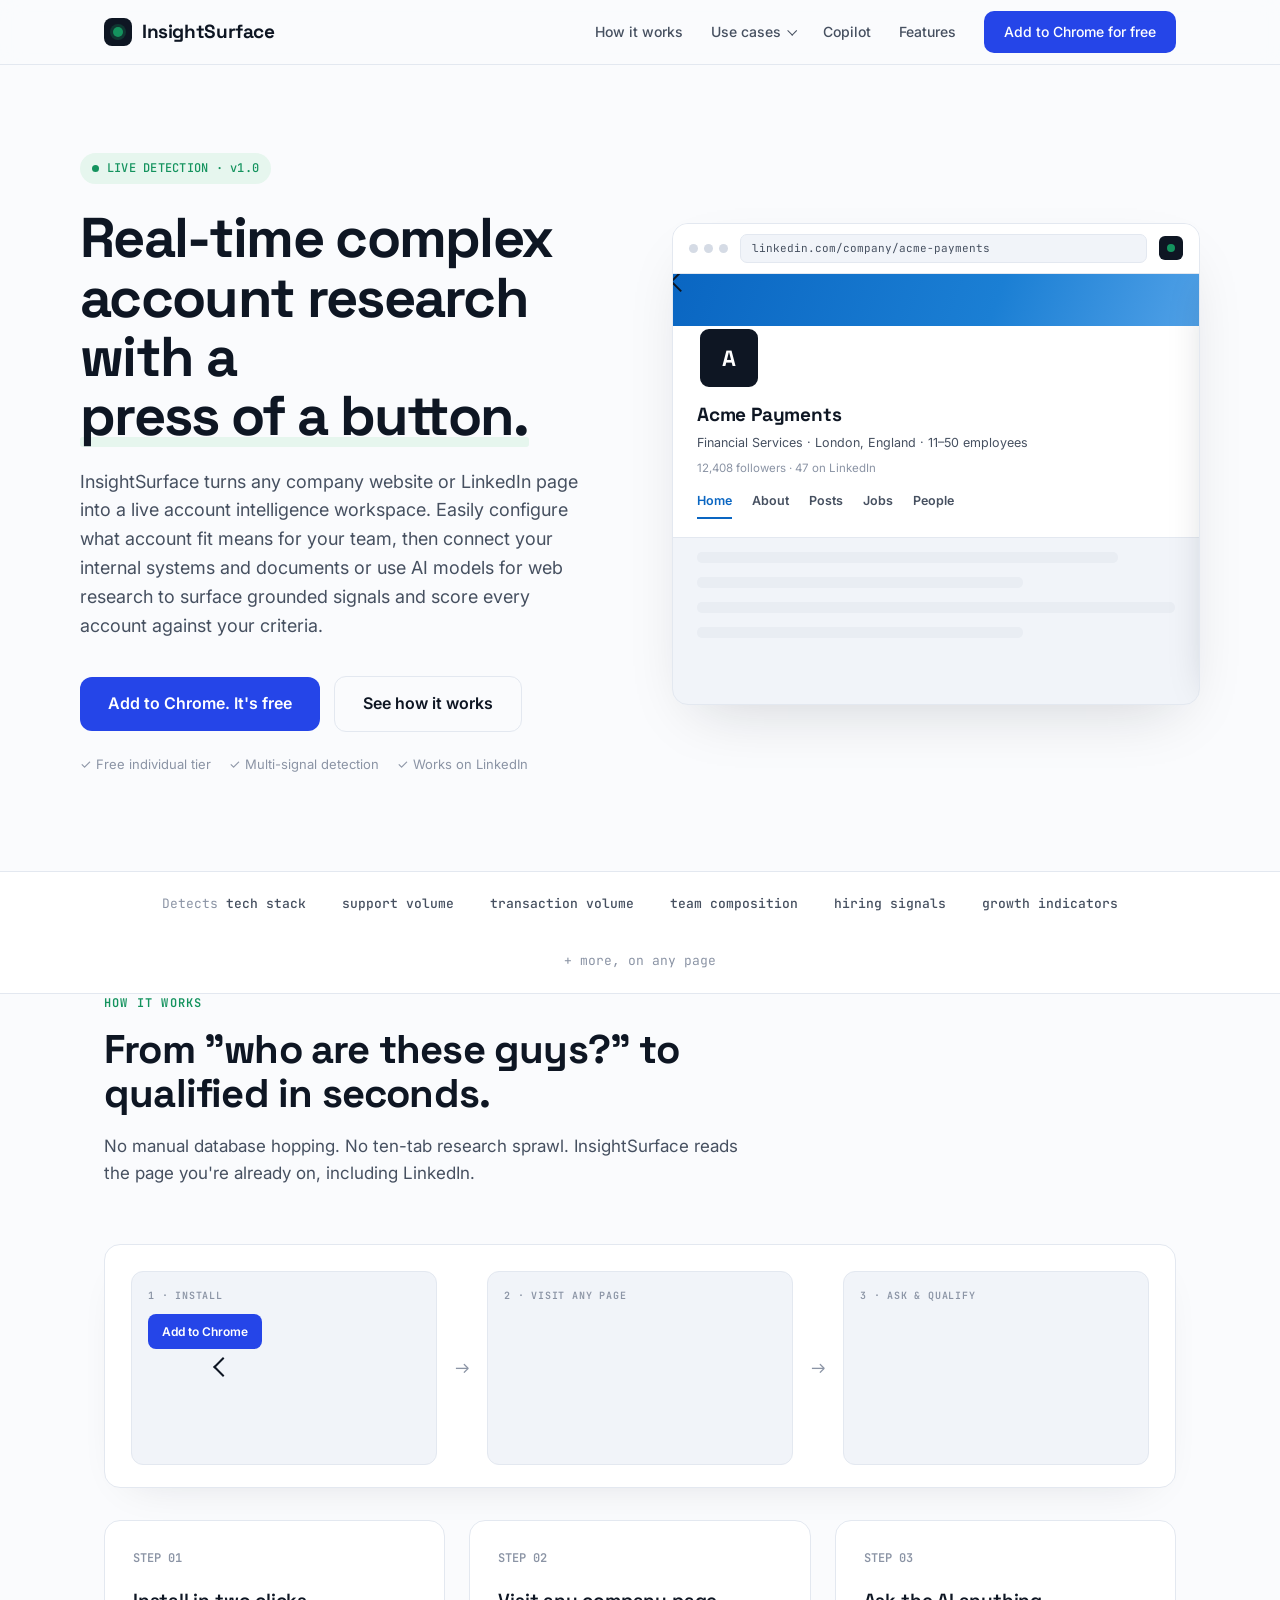
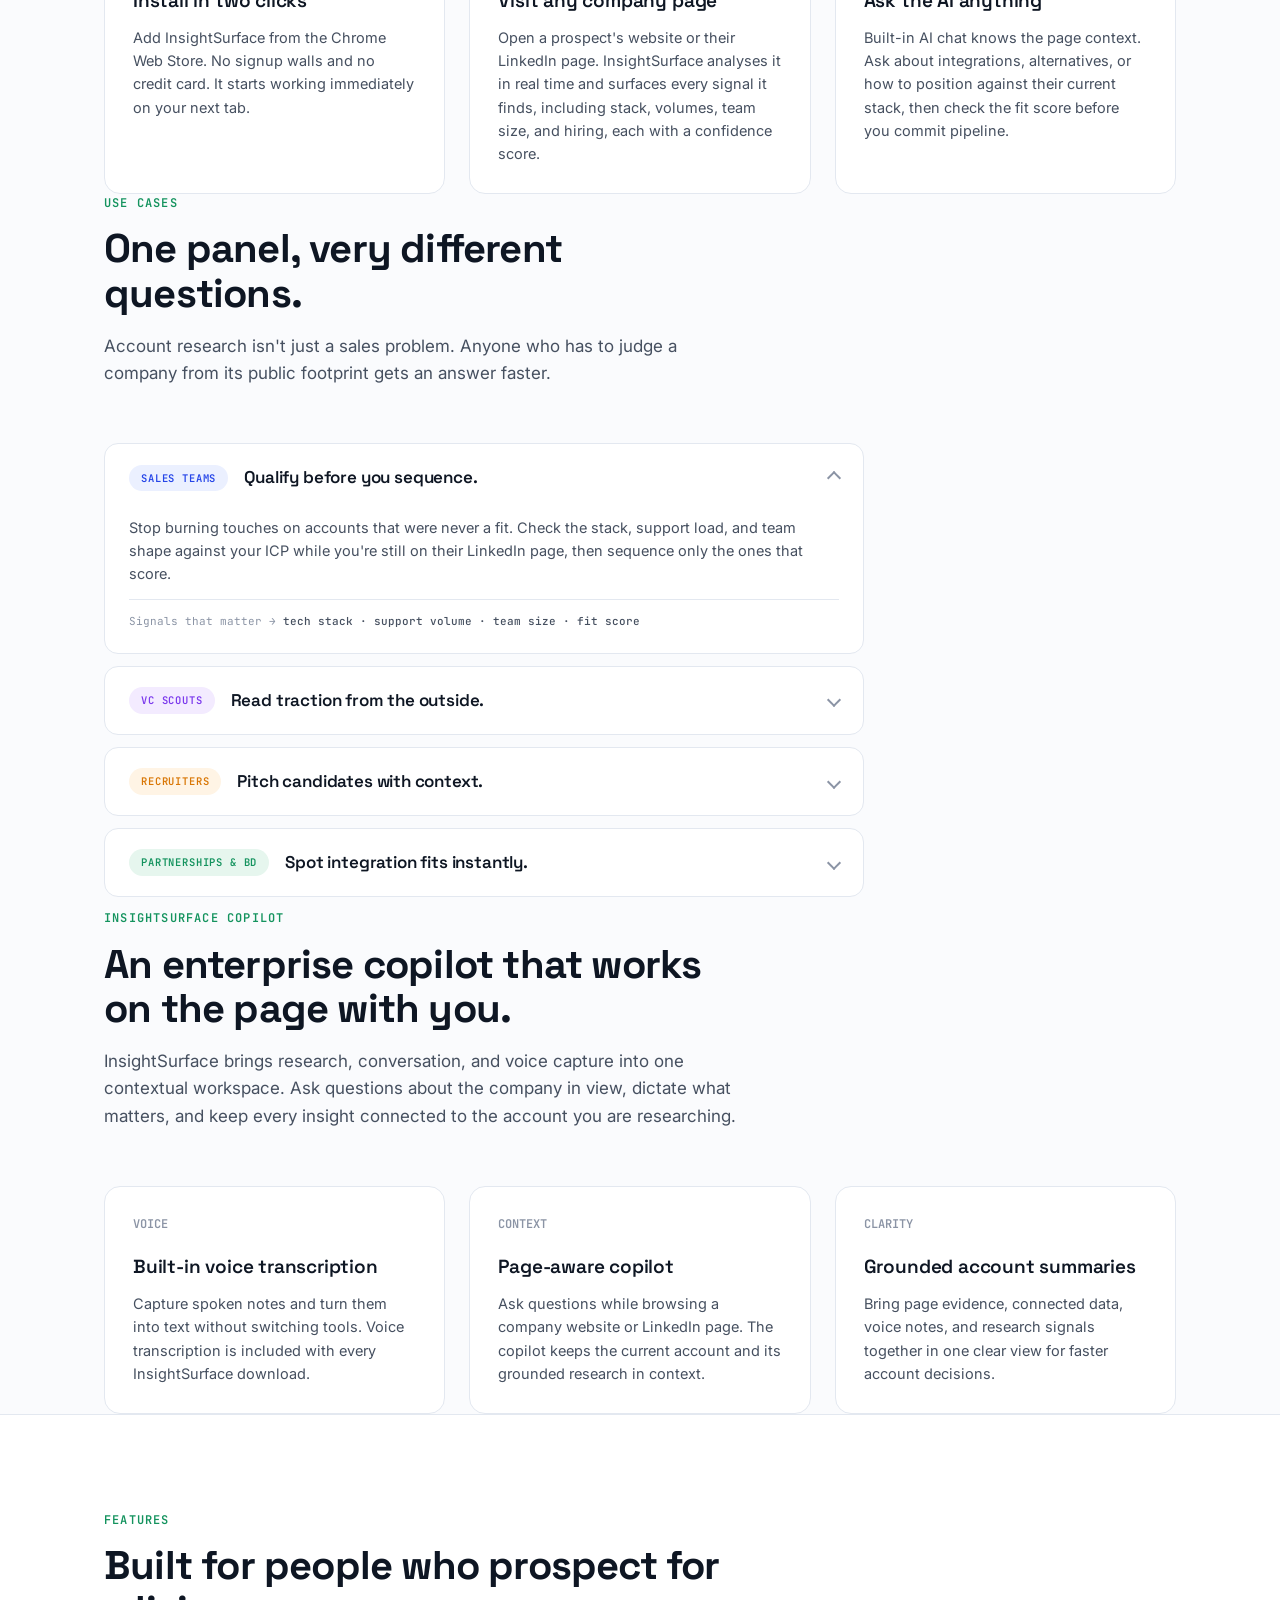
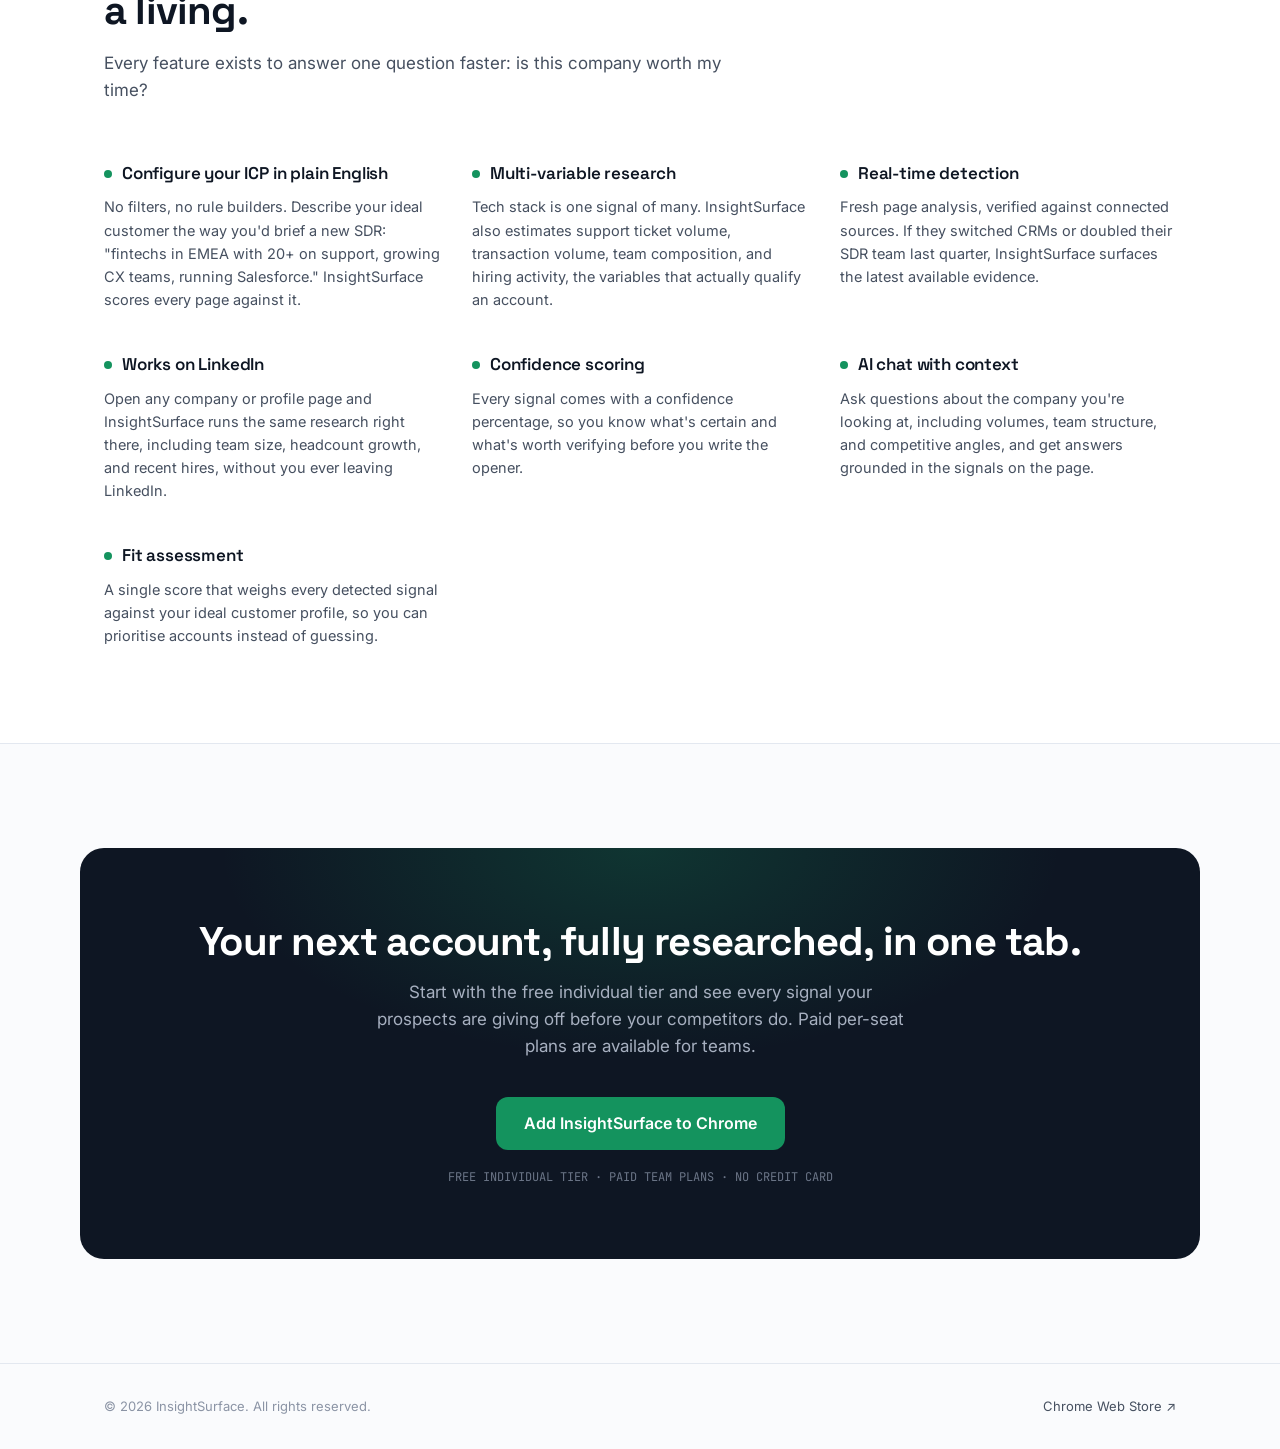
==== index.html @ 5f630700 "Add InsightSurface Copilot and voice transcription section" ====
<!DOCTYPE html>
<html lang="en">
<head>
<meta charset="UTF-8">
<meta name="viewport" content="width=device-width, initial-scale=1.0">
<title>InsightSurface | Complex account research, on the page you're already on</title>
<meta name="description" content="InsightSurface is a Chrome extension that runs complex account research across tech stack, support volume, transaction volume, team composition, and more in real time, on any website or LinkedIn page.">
<link rel="preconnect" href="https://fonts.googleapis.com">
<link rel="preconnect" href="https://fonts.gstatic.com" crossorigin>
<link href="https://fonts.googleapis.com/css2?family=Space+Grotesk:wght@400;500;600;700&family=Inter:wght@400;500;600&family=JetBrains+Mono:wght@400;500;600&display=swap" rel="stylesheet">
<style>
:root {
  --paper: #FAFBFD;
  --ink: #0E1623;
  --ink-soft: #465060;
  --ink-faint: #8B94A5;
  --line: #E3E8F0;
  --signal: #14935E;        /* detection green */
  --signal-soft: #E6F6EE;
  --action: #2545E8;        /* CTA blue */
  --action-dark: #1B36C2;
  --chip-bg: #FFFFFF;
  --code-bg: #F1F4F9;
}
* { margin:0; padding:0; box-sizing:border-box; }
html { scroll-behavior:smooth; }
.uc { scroll-margin-top:84px; }
body {
  font-family:'Inter',-apple-system,sans-serif;
  background:var(--paper);
  color:var(--ink);
  line-height:1.6;
  -webkit-font-smoothing:antialiased;
}
::selection { background:var(--signal-soft); color:var(--signal); }

.wrap { max-width:1120px; margin:0 auto; padding:0 24px; }

/* ── NAV ─────────────────────────── */
nav {
  position:sticky; top:0; z-index:50;
  background:rgba(250,251,253,0.85);
  backdrop-filter:blur(12px);
  border-bottom:1px solid var(--line);
}
.nav-inner {
  display:flex; align-items:center; justify-content:space-between;
  height:64px;
}
.logo {
  display:flex; align-items:center; gap:10px;
  font-family:'Space Grotesk',sans-serif; font-weight:700; font-size:19px;
  color:var(--ink); text-decoration:none; letter-spacing:-0.02em;
}
.logo-mark {
  width:28px; height:28px; border-radius:8px;
  background:var(--ink);
  display:flex; align-items:center; justify-content:center;
  position:relative;
}
.logo-mark::after {
  content:''; width:10px; height:10px; border-radius:50%;
  background:var(--signal);
  box-shadow:0 0 0 3px rgba(20,147,94,0.25);
}
.nav-links { display:flex; align-items:center; gap:28px; }
.nav-links a {
  color:var(--ink-soft); text-decoration:none; font-size:14px; font-weight:500;
  transition:color .15s;
}
.nav-links a:hover { color:var(--ink); }

/* nav dropdown */
.nav-dd { position:relative; }
.nav-dd > button {
  display:flex; align-items:center; gap:7px;
  background:none; border:none; cursor:pointer;
  color:var(--ink-soft); font-family:'Inter',sans-serif;
  font-size:14px; font-weight:500; padding:8px 0;
  transition:color .15s;
}
.nav-dd > button:hover, .nav-dd.open > button { color:var(--ink); }
.nav-dd > button:focus-visible { outline:3px solid rgba(37,69,232,0.3); outline-offset:2px; border-radius:6px; }
.nav-dd-chev {
  width:7px; height:7px;
  border-right:1.6px solid currentColor; border-bottom:1.6px solid currentColor;
  transform:rotate(45deg) translateY(-1px); transition:transform .18s;
}
.nav-dd.open .nav-dd-chev { transform:rotate(225deg) translateY(-1px); }
.nav-dd-menu {
  position:absolute; top:calc(100% + 10px); left:50%; transform:translateX(-50%) translateY(-6px);
  min-width:230px; background:#fff; border:1px solid var(--line); border-radius:14px;
  box-shadow:0 20px 50px -18px rgba(14,22,35,0.22);
  padding:8px; opacity:0; visibility:hidden; transition:opacity .18s, transform .18s, visibility .18s;
  z-index:60;
}
.nav-dd.open .nav-dd-menu { opacity:1; visibility:visible; transform:translateX(-50%) translateY(0); }
.nav-dd-menu a {
  display:block; padding:10px 14px; border-radius:9px;
  color:var(--ink); font-size:14px; font-weight:500;
}
.nav-dd-menu a:hover { background:var(--code-bg); }
.nav-dd-menu a small {
  display:block; font-size:12px; font-weight:400; color:var(--ink-faint); margin-top:1px;
}
.nav-links a.btn, .nav-links a.btn:hover { color:#fff; }
a.btn, a.btn:hover { color:#fff; }
a.btn-ghost, a.btn-ghost:hover { color:var(--ink); }
.btn {
  display:inline-flex; align-items:center; gap:8px;
  background:var(--action); color:#fff;
  font-family:'Inter',sans-serif; font-weight:600; font-size:14px;
  padding:10px 20px; border-radius:10px; text-decoration:none;
  transition:background .15s, transform .15s;
  border:none; cursor:pointer;
}
.btn:hover { background:var(--action-dark); transform:translateY(-1px); }
.btn:focus-visible { outline:3px solid rgba(37,69,232,0.35); outline-offset:2px; }
.btn-lg { font-size:16px; padding:14px 28px; border-radius:12px; }
.btn-ghost {
  background:transparent; color:var(--ink); border:1.5px solid var(--line);
}
.btn-ghost:hover { background:#fff; border-color:var(--ink-faint); }

/* ── HERO ────────────────────────── */
.hero {
  display:grid; grid-template-columns:1fr 1fr; gap:64px; align-items:center;
  padding:88px 0 96px;
}
.eyebrow {
  display:inline-flex; align-items:center; gap:8px;
  font-family:'JetBrains Mono',monospace; font-size:12px; font-weight:500;
  color:var(--signal); background:var(--signal-soft);
  padding:6px 12px; border-radius:99px; margin-bottom:24px;
  letter-spacing:0.02em;
}
.eyebrow .dot {
  width:7px; height:7px; border-radius:50%; background:var(--signal);
  animation:pulse 2s ease-in-out infinite;
}
@keyframes pulse {
  0%,100% { box-shadow:0 0 0 0 rgba(20,147,94,0.4); }
  50% { box-shadow:0 0 0 6px rgba(20,147,94,0); }
}
h1 {
  font-family:'Space Grotesk',sans-serif; font-weight:700;
  font-size:clamp(38px,4.6vw,56px); line-height:1.06; letter-spacing:-0.03em;
  margin-bottom:22px;
}
h1 .underline {
  position:relative; white-space:nowrap;
}
h1 .underline::after {
  content:''; position:absolute; left:0; right:0; bottom:4px; height:10px;
  background:var(--signal-soft); z-index:-1; border-radius:3px;
}
.hero p.lede {
  font-size:18px; color:var(--ink-soft); max-width:46ch; margin-bottom:36px;
}
.hero-ctas { display:flex; gap:14px; flex-wrap:wrap; align-items:center; }
.hero-meta {
  margin-top:22px; font-size:13px; color:var(--ink-faint);
  display:flex; gap:18px; flex-wrap:wrap;
}
.hero-meta span { display:flex; align-items:center; gap:6px; }

/* ── BROWSER DEMO ───────────────── */
.demo {
  background:#fff; border:1px solid var(--line); border-radius:16px;
  box-shadow:0 24px 60px -24px rgba(14,22,35,0.18), 0 4px 16px -8px rgba(14,22,35,0.08);
  overflow:hidden;
}
.demo-bar {
  display:flex; align-items:center; gap:12px;
  padding:12px 16px; border-bottom:1px solid var(--line);
  background:var(--code-bg);
}
.demo-dots { display:flex; gap:6px; }
.demo-dots i { width:10px; height:10px; border-radius:50%; background:#D5DBE5; }
.demo-url {
  flex:1; font-family:'JetBrains Mono',monospace; font-size:12px;
  color:var(--ink-soft); background:#fff; border:1px solid var(--line);
  border-radius:8px; padding:6px 12px;
  overflow:hidden; white-space:nowrap; text-overflow:ellipsis;
}
.demo-ext {
  width:26px; height:26px; border-radius:7px; background:var(--ink);
  display:flex; align-items:center; justify-content:center; flex-shrink:0;
  position:relative;
}
.demo-ext::after {
  content:''; width:9px; height:9px; border-radius:50%; background:var(--signal);
}
.demo-body { padding:20px; }
.demo-label {
  font-family:'JetBrains Mono',monospace; font-size:11px; font-weight:600;
  color:var(--ink-faint); text-transform:uppercase; letter-spacing:0.08em;
  margin-bottom:14px; display:flex; align-items:center; gap:8px;
}
.scanline {
  flex:1; height:1px;
  background:linear-gradient(90deg, var(--line), transparent);
}
.chips { display:flex; flex-direction:column; gap:10px; }
.chip {
  display:flex; align-items:center; gap:12px;
  background:var(--chip-bg); border:1px solid var(--line); border-radius:11px;
  padding:11px 14px;
  opacity:0; transform:translateY(8px);
  animation:chipIn .5s cubic-bezier(0.2,0.8,0.3,1) forwards;
}
.chip:nth-child(1){ animation-delay:.4s; }
.chip:nth-child(2){ animation-delay:.9s; }
.chip:nth-child(3){ animation-delay:1.4s; }
.chip:nth-child(4){ animation-delay:1.9s; }
.chip:nth-child(5){ animation-delay:2.4s; }
@keyframes chipIn { to { opacity:1; transform:translateY(0); } }
.chip-icon {
  width:34px; height:34px; border-radius:9px; flex-shrink:0;
  display:flex; align-items:center; justify-content:center;
  font-family:'Space Grotesk',sans-serif; font-weight:700; font-size:14px;
  color:#fff;
}
.chip-info { flex:1; min-width:0; }
.chip-name { font-weight:600; font-size:14px; }
.chip-cat { font-size:12px; color:var(--ink-faint); }
.chip-conf {
  font-family:'JetBrains Mono',monospace; font-size:12px; font-weight:600;
  color:var(--signal); background:var(--signal-soft);
  padding:4px 10px; border-radius:7px; white-space:nowrap;
}
.demo-fit {
  margin-top:16px; padding:14px 16px;
  background:linear-gradient(135deg, #F2FBF6, #EAF7F0);
  border:1px solid #CBEBD9; border-radius:11px;
  display:flex; align-items:center; gap:12px;
  opacity:0; animation:chipIn .5s ease forwards; animation-delay:3s;
}
.fit-score {
  font-family:'Space Grotesk',sans-serif; font-weight:700; font-size:24px;
  color:var(--signal);
}
.fit-text { font-size:13px; color:var(--ink-soft); }
.fit-text strong { color:var(--ink); }

/* ── LOGO STRIP ─────────────────── */
.strip {
  border-top:1px solid var(--line); border-bottom:1px solid var(--line);
  padding:22px 0; background:#fff;
}
.strip-inner {
  display:flex; align-items:center; justify-content:center; gap:36px;
  flex-wrap:wrap;
  font-family:'JetBrains Mono',monospace; font-size:13px; color:var(--ink-faint);
}
.strip-inner b { color:var(--ink-soft); font-weight:500; }

/* ── SECTIONS ───────────────────── */
section { padding:96px 0; }
.sec-head { max-width:640px; margin-bottom:56px; }
.sec-eyebrow {
  font-family:'JetBrains Mono',monospace; font-size:12px; font-weight:600;
  color:var(--signal); text-transform:uppercase; letter-spacing:0.1em;
  margin-bottom:14px;
}
h2 {
  font-family:'Space Grotesk',sans-serif; font-weight:700;
  font-size:clamp(28px,3.4vw,40px); line-height:1.12; letter-spacing:-0.02em;
  margin-bottom:16px;
}
.sec-head p { font-size:17px; color:var(--ink-soft); }

/* how it works */
.hiw-anim {
  background:#fff; border:1px solid var(--line); border-radius:16px;
  padding:26px 26px 22px; margin-bottom:32px;
  box-shadow:0 16px 44px -28px rgba(14,22,35,0.16);
}
.hiw-stage {
  display:grid; grid-template-columns:1fr auto 1fr auto 1fr; gap:18px;
  align-items:stretch;
}
.hiw-card {
  border:1px solid var(--line); border-radius:12px; padding:16px;
  position:relative; overflow:hidden; min-height:148px;
  background:var(--code-bg);
}
.hiw-card .hiw-tag {
  font-family:'JetBrains Mono',monospace; font-size:10px; font-weight:600;
  letter-spacing:0.08em; text-transform:uppercase; color:var(--ink-faint);
  margin-bottom:10px;
}
.hiw-arrow {
  align-self:center; color:var(--ink-faint); font-size:18px;
  font-family:'Space Grotesk',sans-serif;
}
/* phase highlighting: 9s loop, 3 phases */
@keyframes phaseGlow1 { 0%,30% { border-color:var(--signal); box-shadow:0 0 0 3px var(--signal-soft); } 33%,100% { border-color:var(--line); box-shadow:none; } }
@keyframes phaseGlow2 { 0%,30% { border-color:var(--line); box-shadow:none; } 33%,63% { border-color:var(--signal); box-shadow:0 0 0 3px var(--signal-soft); } 66%,100% { border-color:var(--line); box-shadow:none; } }
@keyframes phaseGlow3 { 0%,63% { border-color:var(--line); box-shadow:none; } 66%,96% { border-color:var(--signal); box-shadow:0 0 0 3px var(--signal-soft); } 100% { border-color:var(--line); box-shadow:none; } }
.hiw-card:nth-of-type(1){ animation:phaseGlow1 9s infinite; }
.hiw-card:nth-of-type(3){ animation:phaseGlow2 9s infinite; }
.hiw-card:nth-of-type(5){ animation:phaseGlow3 9s infinite; }

/* phase 1: install; cursor clicks the button */
.hiw-install { display:flex; flex-direction:column; gap:10px; align-items:flex-start; }
.hiw-chrome-btn {
  background:var(--action); color:#fff; font-size:12px; font-weight:600;
  padding:8px 14px; border-radius:8px; position:relative;
}
@keyframes btnPress { 0%,8% { transform:scale(1); } 12% { transform:scale(0.94); } 16%,100% { transform:scale(1); } }
.hiw-chrome-btn { animation:btnPress 9s infinite; }
.hiw-cursor {
  position:absolute; width:14px; height:14px; pointer-events:none;
  border-left:2px solid var(--ink); border-bottom:2px solid var(--ink);
  transform:rotate(45deg);
  left:84px; top:88px;
  animation:cursorMove 9s infinite;
}
@keyframes cursorMove {
  0% { left:120px; top:110px; opacity:0; }
  5% { opacity:1; }
  10% { left:78px; top:74px; }
  14% { left:78px; top:74px; transform:rotate(45deg) scale(0.85); }
  20% { opacity:0; }
  100% { left:120px; top:110px; opacity:0; }
}
.hiw-installed {
  font-family:'JetBrains Mono',monospace; font-size:11px; color:var(--signal);
  opacity:0; animation:fadeP1 9s infinite;
}
@keyframes fadeP1 { 0%,14% { opacity:0; } 18%,30% { opacity:1; } 33%,100% { opacity:0; } }

/* phase 2: signals pop in */
.hiw-sig {
  display:flex; align-items:center; gap:8px;
  background:#fff; border:1px solid var(--line); border-radius:8px;
  padding:6px 10px; margin-bottom:7px;
  font-size:11.5px; font-weight:500;
  opacity:0; transform:translateY(6px);
}
.hiw-sig .pct { margin-left:auto; font-family:'JetBrains Mono',monospace; font-size:10px; color:var(--signal); font-weight:600; }
.hiw-sig i { width:7px; height:7px; border-radius:50%; flex-shrink:0; }
.hiw-sig:nth-child(2) { animation:sigIn1 9s infinite; }
.hiw-sig:nth-child(3) { animation:sigIn2 9s infinite; }
.hiw-sig:nth-child(4) { animation:sigIn3 9s infinite; }
@keyframes sigIn1 { 0%,35% { opacity:0; transform:translateY(6px); } 40%,63% { opacity:1; transform:translateY(0); } 66%,100% { opacity:0; } }
@keyframes sigIn2 { 0%,42% { opacity:0; transform:translateY(6px); } 47%,63% { opacity:1; transform:translateY(0); } 66%,100% { opacity:0; } }
@keyframes sigIn3 { 0%,49% { opacity:0; transform:translateY(6px); } 54%,63% { opacity:1; transform:translateY(0); } 66%,100% { opacity:0; } }

/* phase 3: chat + fit score */
.hiw-q {
  background:#fff; border:1px solid var(--line); border-radius:8px;
  padding:7px 10px; font-size:11.5px; margin-bottom:8px;
  opacity:0; animation:p3a 9s infinite;
}
.hiw-a {
  background:var(--signal-soft); border:1px solid #CBEBD9; border-radius:8px;
  padding:7px 10px; font-size:11.5px; color:#0F6E48;
  opacity:0; animation:p3b 9s infinite;
}
.hiw-fitline {
  margin-top:10px; display:flex; align-items:center; gap:8px;
  font-family:'Space Grotesk',sans-serif; font-weight:700; font-size:18px; color:var(--signal);
  opacity:0; animation:p3c 9s infinite;
}
.hiw-fitline small { font-family:'Inter',sans-serif; font-weight:500; font-size:11px; color:var(--ink-soft); }
@keyframes p3a { 0%,66% { opacity:0; } 71%,96% { opacity:1; } 100% { opacity:0; } }
@keyframes p3b { 0%,74% { opacity:0; } 79%,96% { opacity:1; } 100% { opacity:0; } }
@keyframes p3c { 0%,82% { opacity:0; } 87%,96% { opacity:1; } 100% { opacity:0; } }

@media (max-width: 880px) {
  .hiw-stage { grid-template-columns:1fr; }
  .hiw-arrow { transform:rotate(90deg); justify-self:center; }
}
@media (prefers-reduced-motion: reduce) {
  .hiw-card, .hiw-chrome-btn, .hiw-cursor, .hiw-installed,
  .hiw-sig, .hiw-q, .hiw-a, .hiw-fitline { animation:none !important; opacity:1 !important; transform:none !important; }
  .hiw-cursor { display:none; }
}
.steps { display:grid; grid-template-columns:repeat(3,1fr); gap:24px; }
.step {
  background:#fff; border:1px solid var(--line); border-radius:16px;
  padding:28px;
  transition:transform .2s, box-shadow .2s;
}
.step:hover {
  transform:translateY(-3px);
  box-shadow:0 16px 40px -20px rgba(14,22,35,0.15);
}
.step-num {
  font-family:'JetBrains Mono',monospace; font-size:12px; font-weight:600;
  color:var(--ink-faint); margin-bottom:18px;
}
.step h3 {
  font-family:'Space Grotesk',sans-serif; font-size:19px; font-weight:600;
  margin-bottom:10px; letter-spacing:-0.01em;
}
.step p { font-size:14.5px; color:var(--ink-soft); }

/* features */
.features { background:#fff; border-top:1px solid var(--line); border-bottom:1px solid var(--line); }
.feat-grid { display:grid; grid-template-columns:repeat(3,1fr); gap:40px 32px; }
.feat h3 {
  font-family:'Space Grotesk',sans-serif; font-size:17px; font-weight:600;
  margin-bottom:8px; display:flex; align-items:center; gap:10px;
  letter-spacing:-0.01em;
}
.feat-dot {
  width:8px; height:8px; border-radius:50%; background:var(--signal); flex-shrink:0;
}
.feat p { font-size:14.5px; color:var(--ink-soft); }


/* ── LINKEDIN DEMO ───────────────── */
.li-section { background:#fff; border-top:1px solid var(--line); border-bottom:1px solid var(--line); }
.li-demo {
  border:1px solid var(--line); border-radius:16px; overflow:hidden;
  box-shadow:0 24px 60px -24px rgba(14,22,35,0.18);
  background:var(--code-bg); width:100%;
}
.li-toolbar {
  display:flex; align-items:center; gap:12px;
  padding:10px 16px; background:#fff; border-bottom:1px solid var(--line);
  position:relative;
}
.li-toolbar .demo-dots i { width:9px; height:9px; }
.li-url {
  flex:1; font-family:'JetBrains Mono',monospace; font-size:11px;
  color:var(--ink-soft); background:var(--code-bg); border:1px solid var(--line);
  border-radius:7px; padding:5px 11px;
}
.li-ext-icon {
  width:24px; height:24px; border-radius:6px; background:var(--ink);
  display:flex; align-items:center; justify-content:center; flex-shrink:0;
  position:relative;
}
.li-ext-icon::after { content:''; width:8px; height:8px; border-radius:50%; background:var(--signal); }
@keyframes extPress { 0%,16% { transform:scale(1); box-shadow:none; } 19% { transform:scale(0.85); } 22%,30% { transform:scale(1); box-shadow:0 0 0 4px var(--signal-soft); } 36%,100% { transform:scale(1); box-shadow:none; } }
.li-ext-icon { animation:extPress 12s infinite; }

.li-body { position:relative; height:430px; overflow:hidden; }

/* the LinkedIn-style page */
.li-page { position:absolute; inset:0; padding:0; }
.li-banner { height:84px; background:linear-gradient(110deg,#0A66C2,#1B7FD4 60%,#54A3E8); }
.li-pagecard { background:#fff; border-bottom:1px solid var(--line); padding:0 24px 18px; }
.li-avatar {
  width:64px; height:64px; border-radius:12px; background:var(--ink);
  border:3px solid #fff; margin-top:-32px;
  display:flex; align-items:center; justify-content:center;
  font-family:'Space Grotesk',sans-serif; font-weight:700; color:#fff; font-size:22px;
}
.li-coname { font-family:'Space Grotesk',sans-serif; font-weight:700; font-size:19px; margin-top:10px; letter-spacing:-0.01em; }
.li-cosub { font-size:12.5px; color:var(--ink-soft); margin-top:2px; }
.li-costats { font-size:11.5px; color:var(--ink-faint); margin-top:6px; }
.li-tabs { display:flex; gap:20px; margin-top:14px; font-size:12.5px; font-weight:600; color:var(--ink-soft); }
.li-tabs span:first-child { color:#0A66C2; border-bottom:2px solid #0A66C2; padding-bottom:6px; }
.li-feedline { height:11px; border-radius:5px; background:#E9EDF3; margin:14px 24px 0; }
.li-feedline.short { width:62%; }
.li-feedline.mid { width:80%; }

/* the InsightSurface side panel sliding in */
.li-panel {
  position:absolute; top:0; right:0; bottom:0; width:262px;
  background:#fff; border-left:1px solid var(--line);
  box-shadow:-16px 0 40px -16px rgba(14,22,35,0.22);
  padding:16px;
  transform:translateX(105%);
  animation:panelSlide 12s infinite;
}
@keyframes panelSlide {
  0%,20% { transform:translateX(105%); }
  26%,92% { transform:translateX(0); }
  98%,100% { transform:translateX(105%); }
}
.li-panel-head {
  display:flex; align-items:center; gap:9px; padding-bottom:12px;
  border-bottom:1px solid var(--line); margin-bottom:12px;
}
.li-panel-logo {
  width:22px; height:22px; border-radius:6px; background:var(--ink);
  display:flex; align-items:center; justify-content:center;
}
.li-panel-logo::after { content:''; width:7px; height:7px; border-radius:50%; background:var(--signal); }
.li-panel-title { font-family:'Space Grotesk',sans-serif; font-weight:700; font-size:14px; }
.li-panel-co { margin-left:auto; font-family:'JetBrains Mono',monospace; font-size:9.5px; color:var(--ink-faint); }

.li-scanning {
  font-family:'JetBrains Mono',monospace; font-size:10.5px; color:var(--signal);
  display:flex; align-items:center; gap:7px; margin-bottom:10px;
  opacity:0; animation:scanShow 12s infinite;
}
.li-scanning .dot { width:6px; height:6px; border-radius:50%; background:var(--signal); animation:pulse 1.2s infinite; }
@keyframes scanShow { 0%,26% { opacity:0; } 29%,40% { opacity:1; } 44%,100% { opacity:0; } }

.li-row {
  display:flex; align-items:center; gap:8px;
  border:1px solid var(--line); border-radius:9px; padding:8px 10px; margin-bottom:7px;
  font-size:11.5px; font-weight:500; background:#fff;
  opacity:0; transform:translateY(6px);
}
.li-row i { width:7px; height:7px; border-radius:50%; flex-shrink:0; }
.li-row .pct { margin-left:auto; font-family:'JetBrains Mono',monospace; font-size:10px; font-weight:600; color:var(--signal); }
.li-row:nth-of-type(3) { animation:rowIn1 12s infinite; }
.li-row:nth-of-type(4) { animation:rowIn2 12s infinite; }
.li-row:nth-of-type(5) { animation:rowIn3 12s infinite; }
.li-row:nth-of-type(6) { animation:rowIn4 12s infinite; }
@keyframes rowIn1 { 0%,42% { opacity:0; transform:translateY(6px); } 46%,92% { opacity:1; transform:translateY(0); } 98%,100% { opacity:0; } }
@keyframes rowIn2 { 0%,48% { opacity:0; transform:translateY(6px); } 52%,92% { opacity:1; transform:translateY(0); } 98%,100% { opacity:0; } }
@keyframes rowIn3 { 0%,54% { opacity:0; transform:translateY(6px); } 58%,92% { opacity:1; transform:translateY(0); } 98%,100% { opacity:0; } }
@keyframes rowIn4 { 0%,60% { opacity:0; transform:translateY(6px); } 64%,92% { opacity:1; transform:translateY(0); } 98%,100% { opacity:0; } }

.li-fit {
  margin-top:12px; padding:12px;
  background:linear-gradient(135deg,#F2FBF6,#EAF7F0);
  border:1px solid #CBEBD9; border-radius:10px;
  opacity:0; transform:scale(0.96);
  animation:fitPop 12s infinite;
}
.li-fit-head {
  display:flex; align-items:center; gap:7px;
  font-family:'Space Grotesk',sans-serif; font-weight:700; font-size:13.5px;
  color:#0F6E48; letter-spacing:-0.01em;
}
.li-fit-check {
  width:17px; height:17px; border-radius:50%; background:var(--signal); color:#fff;
  display:inline-flex; align-items:center; justify-content:center;
  font-size:10px; font-family:'Inter',sans-serif; flex-shrink:0;
}
.li-fit-head .score { margin-left:auto; font-size:21px; }
.li-fit-sum {
  margin-top:8px; padding-top:8px; border-top:1px solid #CBEBD9;
  font-size:10.5px; color:var(--ink-soft); line-height:1.5;
}
.li-fit-sumtitle {
  font-family:'JetBrains Mono',monospace; font-size:9px; font-weight:600;
  letter-spacing:0.08em; text-transform:uppercase; color:#0F6E48; margin-bottom:3px;
}
@keyframes fitPop { 0%,68% { opacity:0; transform:scale(0.96); } 73%,92% { opacity:1; transform:scale(1); } 98%,100% { opacity:0; } }
.li-fit .score { font-family:'Space Grotesk',sans-serif; font-weight:700; color:var(--signal); }

/* cursor for the LinkedIn scene */
.li-cursor {
  position:absolute; width:15px; height:15px; z-index:10; pointer-events:none;
  border-left:2.5px solid var(--ink); border-bottom:2.5px solid var(--ink);
  transform:rotate(45deg);
  animation:liCursor 12s infinite;
}
@keyframes liCursor {
  0% { left:30%; top:55%; opacity:0; }
  4% { opacity:1; }
  10% { left:46%; top:38%; }
  16% { left:calc(100% - 56px); top:18px; }
  19% { left:calc(100% - 56px); top:18px; transform:rotate(45deg) scale(0.8); }
  24% { opacity:1; transform:rotate(45deg) scale(1); }
  30% { opacity:0; }
  100% { left:30%; top:55%; opacity:0; }
}

@media (max-width: 880px) {
  .li-body { height:470px; }
  .li-panel { width:230px; }
}
@media (prefers-reduced-motion: reduce) {
  .li-ext-icon, .li-panel, .li-scanning, .li-row, .li-fit, .li-cursor { animation:none !important; }
  .li-panel { transform:translateX(0); }
  .li-row, .li-fit { opacity:1; transform:none; }
  .li-scanning, .li-cursor { display:none; }
}


/* ── USE CASES (accordion) ──────── */
.uc-acc { max-width:760px; }
.uc {
  background:#fff; border:1px solid var(--line); border-radius:14px;
  margin-bottom:12px; overflow:hidden;
}
.uc summary {
  display:flex; align-items:center; gap:16px;
  padding:20px 24px; cursor:pointer; list-style:none;
  font-family:'Space Grotesk',sans-serif; font-size:17px; font-weight:600;
  letter-spacing:-0.01em; user-select:none;
  transition:background .15s;
}
.uc summary::-webkit-details-marker { display:none; }
.uc summary:hover { background:var(--code-bg); }
.uc summary:focus-visible { outline:3px solid rgba(37,69,232,0.3); outline-offset:-3px; }
.uc-who {
  font-family:'JetBrains Mono',monospace; font-size:10.5px; font-weight:600;
  text-transform:uppercase; letter-spacing:0.08em;
  padding:5px 12px; border-radius:99px; flex-shrink:0;
}
.uc-chev {
  margin-left:auto; flex-shrink:0;
  width:10px; height:10px;
  border-right:2px solid var(--ink-faint); border-bottom:2px solid var(--ink-faint);
  transform:rotate(45deg); transition:transform .2s;
}
.uc[open] .uc-chev { transform:rotate(225deg); }
.uc-body { padding:4px 24px 22px; }
.uc-body p { font-size:14.5px; color:var(--ink-soft); margin-bottom:14px; }
.uc-sig {
  font-family:'JetBrains Mono',monospace; font-size:11px; color:var(--ink-faint);
  border-top:1px solid var(--line); padding-top:12px; line-height:1.7;
}
.uc-sig b { color:var(--ink-soft); font-weight:500; }
@media (max-width: 880px) {
  .uc summary { font-size:15px; padding:16px 18px; gap:12px; flex-wrap:wrap; }
  .uc-body { padding:4px 18px 18px; }
}

/* CTA */
.cta-band { padding:104px 0; }
.cta-box {
  background:var(--ink); border-radius:24px;
  padding:72px 48px; text-align:center;
  position:relative; overflow:hidden;
}
.cta-box::before {
  content:''; position:absolute; inset:0;
  background:radial-gradient(600px 300px at 50% 0%, rgba(20,147,94,0.25), transparent 70%);
  pointer-events:none;
}
.cta-box h2 { color:#fff; margin-bottom:14px; position:relative; }
.cta-box p {
  color:#A7B0C0; font-size:17px; max-width:48ch; margin:0 auto 36px;
  position:relative;
}
.cta-box .btn-lg { position:relative; background:var(--signal); }
.cta-box .btn-lg:hover { background:#0F7A4D; }
.cta-note {
  margin-top:18px; font-family:'JetBrains Mono',monospace;
  font-size:12px; color:#6B7587; position:relative;
}

/* footer */
footer {
  border-top:1px solid var(--line);
  padding:32px 0; font-size:13px; color:var(--ink-faint);
}
.foot-inner { display:flex; justify-content:space-between; align-items:center; flex-wrap:wrap; gap:16px; }
.foot-inner a { color:var(--ink-soft); text-decoration:none; }
.foot-inner a:hover { color:var(--ink); }

/* responsive */
@media (max-width: 880px) {
  .hero { grid-template-columns:1fr; gap:48px; padding:56px 0 64px; }
  .steps, .feat-grid { grid-template-columns:1fr; }
  .nav-links a:not(.btn) { display:none; }
  .nav-dd { display:none; }
  section { padding:64px 0; }
  .cta-box { padding:56px 24px; }
}
@media (prefers-reduced-motion: reduce) {
  .chip, .demo-fit { animation:none; opacity:1; transform:none; }
  .eyebrow .dot { animation:none; }
  * { scroll-behavior:auto !important; transition:none !important; }
}
</style>
</head>
<body>

<nav>
  <div class="wrap nav-inner">
    <a href="#" class="logo"><span class="logo-mark"></span>InsightSurface</a>
    <div class="nav-links">
      <a href="#how">How it works</a>
      <div class="nav-dd" id="navDd">
        <button type="button" aria-expanded="false" aria-haspopup="true" onclick="toggleDd(event)">
          Use cases <span class="nav-dd-chev"></span>
        </button>
        <div class="nav-dd-menu" role="menu">
          <a href="#uc-sales" role="menuitem" onclick="openUc('uc-sales')">Sales teams<small>Qualify before you sequence</small></a>
          <a href="#uc-vc" role="menuitem" onclick="openUc('uc-vc')">VC scouts<small>Read traction from the outside</small></a>
          <a href="#uc-rec" role="menuitem" onclick="openUc('uc-rec')">Recruiters<small>Pitch candidates with context</small></a>
          <a href="#uc-bd" role="menuitem" onclick="openUc('uc-bd')">Partnerships &amp; BD<small>Spot integration fits instantly</small></a>
        </div>
      </div>
      <a href="#copilot">Copilot</a>
      <a href="#features">Features</a>
      <a class="btn" href="https://chromewebstore.google.com/detail/fit-check/kmkgiplbacjcjlbibdpcchhjodogfncf" target="_blank" rel="noopener">
        Add to Chrome for free
      </a>
    </div>
  </div>
</nav>

<header class="wrap hero">
  <div>
    <span class="eyebrow"><span class="dot"></span>LIVE DETECTION · v1.0</span>
    <h1>Real-time complex account research with a <span class="underline">press of a button.</span></h1>
    <p class="lede">InsightSurface turns any company website or LinkedIn page into a live account intelligence workspace. Easily configure what account fit means for your team, then connect your internal systems and documents or use AI models for web research to surface grounded signals and score every account against your criteria.</p>
    <div class="hero-ctas">
      <a class="btn btn-lg" href="https://chromewebstore.google.com/detail/fit-check/kmkgiplbacjcjlbibdpcchhjodogfncf" target="_blank" rel="noopener">Add to Chrome. It's free</a>
      <a class="btn btn-lg btn-ghost" href="#how">See how it works</a>
    </div>
    <div class="hero-meta">
      <span>✓ Free individual tier</span>
      <span>✓ Multi-signal detection</span>
      <span>✓ Works on LinkedIn</span>
    </div>
  </div>

  <div class="li-demo" aria-hidden="true">
      <div class="li-toolbar">
        <div class="demo-dots"><i></i><i></i><i></i></div>
        <div class="li-url">linkedin.com/company/acme-payments</div>
        <div class="li-ext-icon" title="InsightSurface"></div>
      </div>
      <div class="li-body">
        <div class="li-cursor"></div>
        <div class="li-page">
          <div class="li-banner"></div>
          <div class="li-pagecard">
            <div class="li-avatar">A</div>
            <div class="li-coname">Acme Payments</div>
            <div class="li-cosub">Financial Services · London, England · 11–50 employees</div>
            <div class="li-costats">12,408 followers · 47 on LinkedIn</div>
            <div class="li-tabs"><span>Home</span><span>About</span><span>Posts</span><span>Jobs</span><span>People</span></div>
          </div>
          <div class="li-feedline mid"></div>
          <div class="li-feedline short"></div>
          <div class="li-feedline"></div>
          <div class="li-feedline short"></div>
        </div>
        <div class="li-panel">
          <div class="li-panel-head">
            <div class="li-panel-logo"></div>
            <div class="li-panel-title">InsightSurface</div>
            <div class="li-panel-co">ILLUSTRATIVE</div>
          </div>
          <div class="li-scanning"><span class="dot"></span>analysing page…</div>
          <div class="li-row"><i style="background:#2545E8;"></i>High transaction volume <span class="pct">94%</span></div>
          <div class="li-row"><i style="background:#7C3AED;"></i>14 SDRs · 3 hired recently <span class="pct">97%</span></div>
          <div class="li-row"><i style="background:#D97706;"></i>Est. 12k+ tickets / month <span class="pct">89%</span></div>
          <div class="li-row"><i style="background:#00A1E0;"></i>Salesforce + Stripe stack <span class="pct">96%</span></div>
          <div class="li-fit">
            <div class="li-fit-head">
              <span class="li-fit-check">✓</span> Strong fit detected
              <span class="score">87</span>
            </div>
            <div class="li-fit-sum">
              <div class="li-fit-sumtitle">Account summary</div>
              High-volume payments company with a scaling CX team and rising support load. Stack matches ICP. Recommended: add to sequence this week.
            </div>
          </div>
        </div>
      </div>
    </div>
</header>

<div class="strip">
  <div class="wrap strip-inner">
    <span>Detects <b>tech stack</b></span>
    <span><b>support volume</b></span>
    <span><b>transaction volume</b></span>
    <span><b>team composition</b></span>
    <span><b>hiring signals</b></span>
    <span><b>growth indicators</b></span>
    <span>+ more, on any page</span>
  </div>
</div>

<section id="how" class="wrap">
  <div class="sec-head">
    <div class="sec-eyebrow">How it works</div>
    <h2>From "who are these guys?" to qualified in seconds.</h2>
    <p>No manual database hopping. No ten-tab research sprawl. InsightSurface reads the page you're already on, including LinkedIn.</p>
  </div>
  <div class="hiw-anim" aria-hidden="true">
    <div class="hiw-stage">
      <div class="hiw-card">
        <div class="hiw-tag">1 · Install</div>
        <div class="hiw-install">
          <div class="hiw-chrome-btn">Add to Chrome</div>
          <div class="hiw-installed">✓ installed</div>
        </div>
        <div class="hiw-cursor"></div>
      </div>
      <div class="hiw-arrow">→</div>
      <div class="hiw-card">
        <div class="hiw-tag">2 · Visit any page</div>
        <div class="hiw-sig"><i style="background:#2545E8;"></i>High transaction volume <span class="pct">94%</span></div>
        <div class="hiw-sig"><i style="background:#7C3AED;"></i>14 SDRs · from LinkedIn <span class="pct">97%</span></div>
        <div class="hiw-sig"><i style="background:#D97706;"></i>Heavy support load <span class="pct">89%</span></div>
      </div>
      <div class="hiw-arrow">→</div>
      <div class="hiw-card">
        <div class="hiw-tag">3 · Ask &amp; qualify</div>
        <div class="hiw-q">Worth adding to my sequence?</div>
        <div class="hiw-a">Yes, volume is high and the CX team is scaling.</div>
        <div class="hiw-fitline">87 <small>fit score · strong</small></div>
      </div>
    </div>
  </div>

  <div class="steps">
    <div class="step">
      <div class="step-num">STEP 01</div>
      <h3>Install in two clicks</h3>
      <p>Add InsightSurface from the Chrome Web Store. No signup walls and no credit card. It starts working immediately on your next tab.</p>
    </div>
    <div class="step">
      <div class="step-num">STEP 02</div>
      <h3>Visit any company page</h3>
      <p>Open a prospect's website or their LinkedIn page. InsightSurface analyses it in real time and surfaces every signal it finds, including stack, volumes, team size, and hiring, each with a confidence score.</p>
    </div>
    <div class="step">
      <div class="step-num">STEP 03</div>
      <h3>Ask the AI anything</h3>
      <p>Built-in AI chat knows the page context. Ask about integrations, alternatives, or how to position against their current stack, then check the fit score before you commit pipeline.</p>
    </div>
  </div>
</section>

<section id="use-cases" class="wrap">
  <div class="sec-head">
    <div class="sec-eyebrow">Use cases</div>
    <h2>One panel, very different questions.</h2>
    <p>Account research isn't just a sales problem. Anyone who has to judge a company from its public footprint gets an answer faster.</p>
  </div>
  <div class="uc-acc">
    <details class="uc" id="uc-sales" open>
      <summary><span class="uc-who" style="background:#EBF0FF;color:#2545E8;">Sales teams</span>Qualify before you sequence.<span class="uc-chev"></span></summary>
      <div class="uc-body">
        <p>Stop burning touches on accounts that were never a fit. Check the stack, support load, and team shape against your ICP while you're still on their LinkedIn page, then sequence only the ones that score.</p>
        <div class="uc-sig">Signals that matter → <b>tech stack · support volume · team size · fit score</b></div>
      </div>
    </details>
    <details class="uc" id="uc-vc">
      <summary><span class="uc-who" style="background:#F3EBFF;color:#7C3AED;">VC scouts</span>Read traction from the outside.<span class="uc-chev"></span></summary>
      <div class="uc-body">
        <p>Headcount growth, hiring velocity, transaction volume, and tooling maturity tell you more than a pitch deck. Scan a portfolio prospect's page and see the operating signals before the first call.</p>
        <div class="uc-sig">Signals that matter → <b>hiring velocity · headcount growth · transaction volume</b></div>
      </div>
    </details>
    <details class="uc" id="uc-rec">
      <summary><span class="uc-who" style="background:#FFF4E5;color:#D97706;">Recruiters</span>Pitch candidates with context.<span class="uc-chev"></span></summary>
      <div class="uc-body">
        <p>Know how fast a team is growing, which functions they're hiring into, and what they're building with, so your outreach to both clients and candidates lands with specifics, not guesses.</p>
        <div class="uc-sig">Signals that matter → <b>open roles · team composition · recent hires · stack</b></div>
      </div>
    </details>
    <details class="uc" id="uc-bd">
      <summary><span class="uc-who" style="background:#E6F6EE;color:#14935E;">Partnerships &amp; BD</span>Spot integration fits instantly.<span class="uc-chev"></span></summary>
      <div class="uc-body">
        <p>See whether a potential partner already runs the platforms you integrate with, how big their customer operation is, and whether the timing signals (hiring, growth, and volume) say now or later.</p>
        <div class="uc-sig">Signals that matter → <b>platform overlap · CX scale · growth indicators</b></div>
      </div>
    </details>
  </div>
</section>

<section id="copilot" class="wrap">
  <div class="sec-head">
    <div class="sec-eyebrow">InsightSurface Copilot</div>
    <h2>An enterprise copilot that works on the page with you.</h2>
    <p>InsightSurface brings research, conversation, and voice capture into one contextual workspace. Ask questions about the company in view, dictate what matters, and keep every insight connected to the account you are researching.</p>
  </div>
  <div class="steps">
    <div class="step">
      <div class="step-num">VOICE</div>
      <h3>Built-in voice transcription</h3>
      <p>Capture spoken notes and turn them into text without switching tools. Voice transcription is included with every InsightSurface download.</p>
    </div>
    <div class="step">
      <div class="step-num">CONTEXT</div>
      <h3>Page-aware copilot</h3>
      <p>Ask questions while browsing a company website or LinkedIn page. The copilot keeps the current account and its grounded research in context.</p>
    </div>
    <div class="step">
      <div class="step-num">CLARITY</div>
      <h3>Grounded account summaries</h3>
      <p>Bring page evidence, connected data, voice notes, and research signals together in one clear view for faster account decisions.</p>
    </div>
  </div>
</section>

<section id="features" class="features">
  <div class="wrap">
    <div class="sec-head">
      <div class="sec-eyebrow">Features</div>
      <h2>Built for people who prospect for a living.</h2>
      <p>Every feature exists to answer one question faster: is this company worth my time?</p>
    </div>
    <div class="feat-grid">
      <div class="feat">
        <h3><span class="feat-dot"></span>Configure your ICP in plain English</h3>
        <p>No filters, no rule builders. Describe your ideal customer the way you'd brief a new SDR: "fintechs in EMEA with 20+ on support, growing CX teams, running Salesforce." InsightSurface scores every page against it.</p>
      </div>
      <div class="feat">
        <h3><span class="feat-dot"></span>Multi-variable research</h3>
        <p>Tech stack is one signal of many. InsightSurface also estimates support ticket volume, transaction volume, team composition, and hiring activity, the variables that actually qualify an account.</p>
      </div>
      <div class="feat">
        <h3><span class="feat-dot"></span>Real-time detection</h3>
        <p>Fresh page analysis, verified against connected sources. If they switched CRMs or doubled their SDR team last quarter, InsightSurface surfaces the latest available evidence.</p>
      </div>
      <div class="feat">
        <h3><span class="feat-dot"></span>Works on LinkedIn</h3>
        <p>Open any company or profile page and InsightSurface runs the same research right there, including team size, headcount growth, and recent hires, without you ever leaving LinkedIn.</p>
      </div>
      <div class="feat">
        <h3><span class="feat-dot"></span>Confidence scoring</h3>
        <p>Every signal comes with a confidence percentage, so you know what's certain and what's worth verifying before you write the opener.</p>
      </div>
      <div class="feat">
        <h3><span class="feat-dot"></span>AI chat with context</h3>
        <p>Ask questions about the company you're looking at, including volumes, team structure, and competitive angles, and get answers grounded in the signals on the page.</p>
      </div>
      <div class="feat">
        <h3><span class="feat-dot"></span>Fit assessment</h3>
        <p>A single score that weighs every detected signal against your ideal customer profile, so you can prioritise accounts instead of guessing.</p>
      </div>
    </div>
  </div>
</section>



<div class="cta-band wrap">
  <div class="cta-box">
    <h2>Your next account, fully researched, in one tab.</h2>
    <p>Start with the free individual tier and see every signal your prospects are giving off before your competitors do. Paid per-seat plans are available for teams.</p>
    <a class="btn btn-lg" href="https://chromewebstore.google.com/detail/fit-check/kmkgiplbacjcjlbibdpcchhjodogfncf" target="_blank" rel="noopener">Add InsightSurface to Chrome</a>
    <div class="cta-note">FREE INDIVIDUAL TIER · PAID TEAM PLANS · NO CREDIT CARD</div>
  </div>
</div>

<footer>
  <div class="wrap foot-inner">
    <span>© 2026 InsightSurface. All rights reserved.</span>
    <span><a href="https://chromewebstore.google.com/detail/fit-check/kmkgiplbacjcjlbibdpcchhjodogfncf" target="_blank" rel="noopener">Chrome Web Store ↗</a></span>
  </div>
</footer>

<script>
function toggleDd(e){
  e.stopPropagation();
  var dd = document.getElementById('navDd');
  var open = dd.classList.toggle('open');
  dd.querySelector('button').setAttribute('aria-expanded', open);
}
function closeDd(){
  var dd = document.getElementById('navDd');
  dd.classList.remove('open');
  dd.querySelector('button').setAttribute('aria-expanded','false');
}
function openUc(id){
  closeDd();
  var el = document.getElementById(id);
  if(el){ el.setAttribute('open',''); }
}
document.addEventListener('click', function(e){
  var dd = document.getElementById('navDd');
  if(!dd.contains(e.target)) closeDd();
});
document.addEventListener('keydown', function(e){
  if(e.key === 'Escape') closeDd();
});
</script>
</body>
</html>
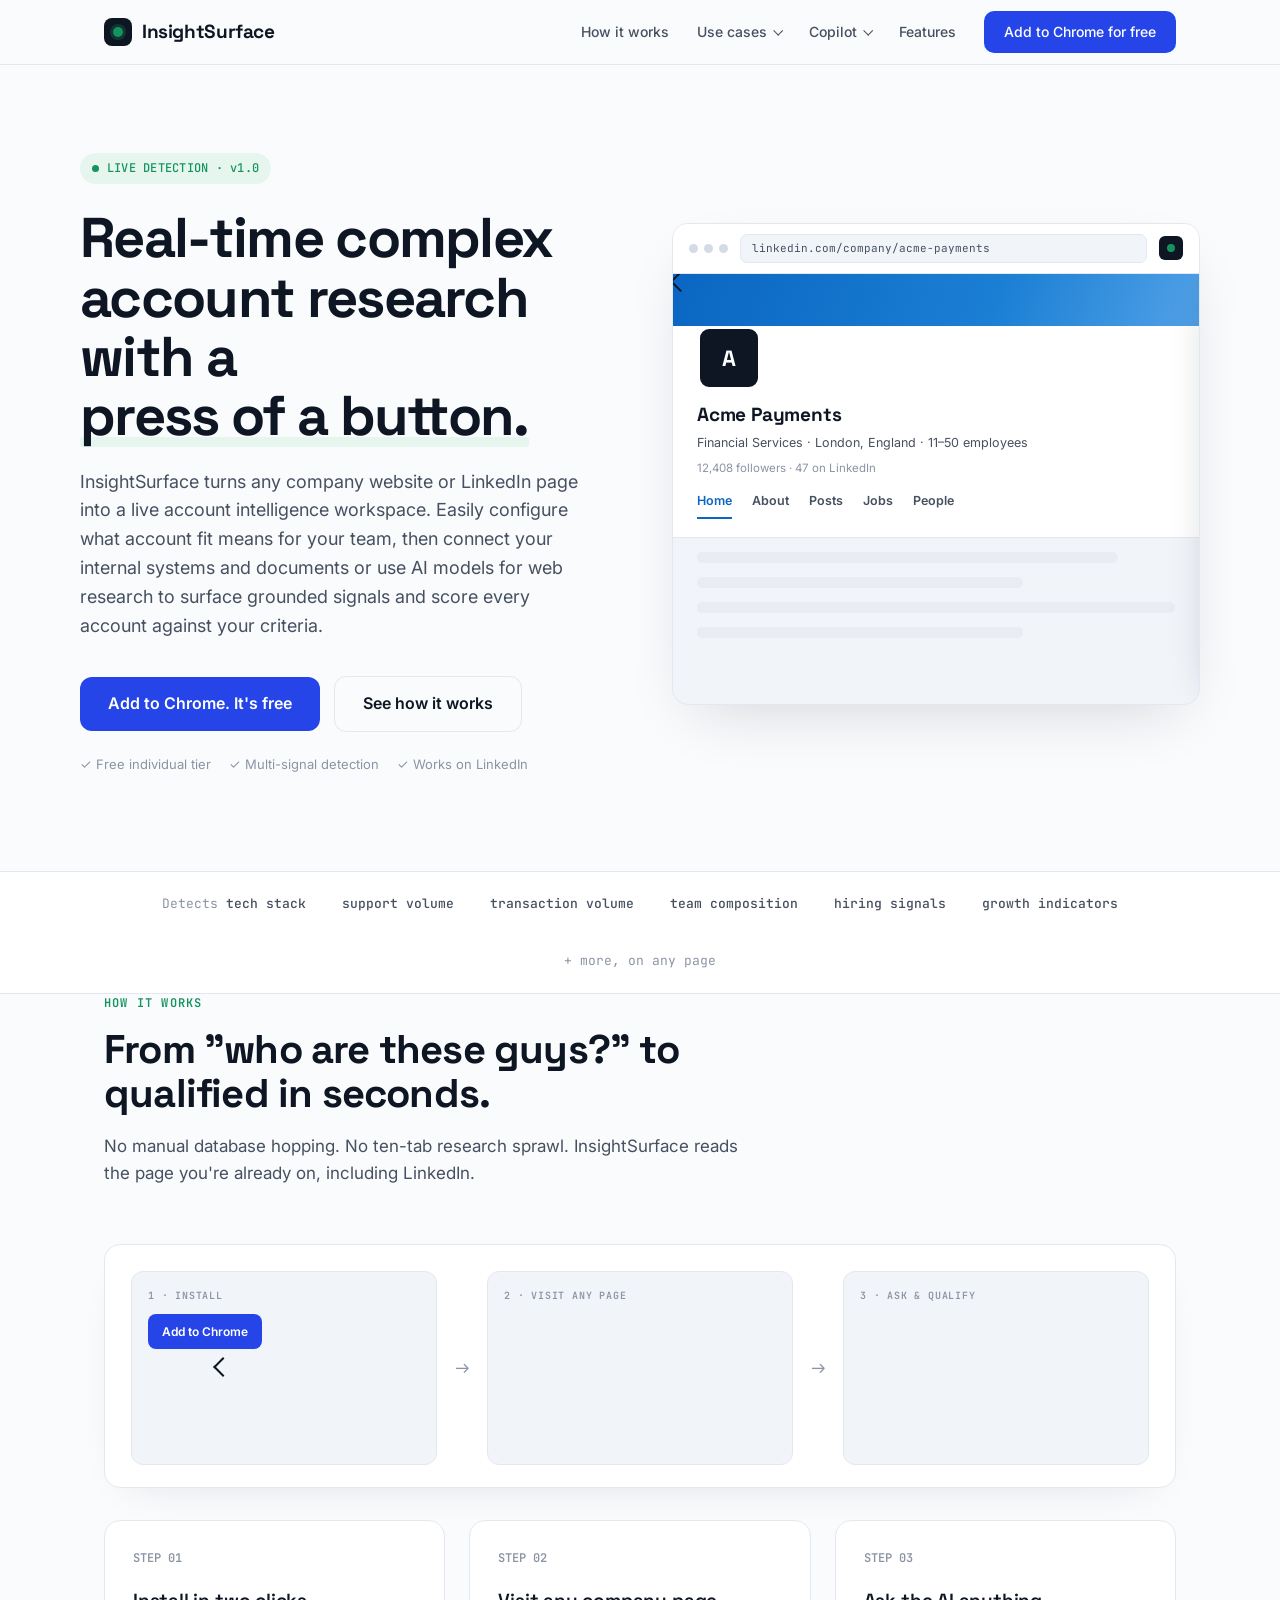
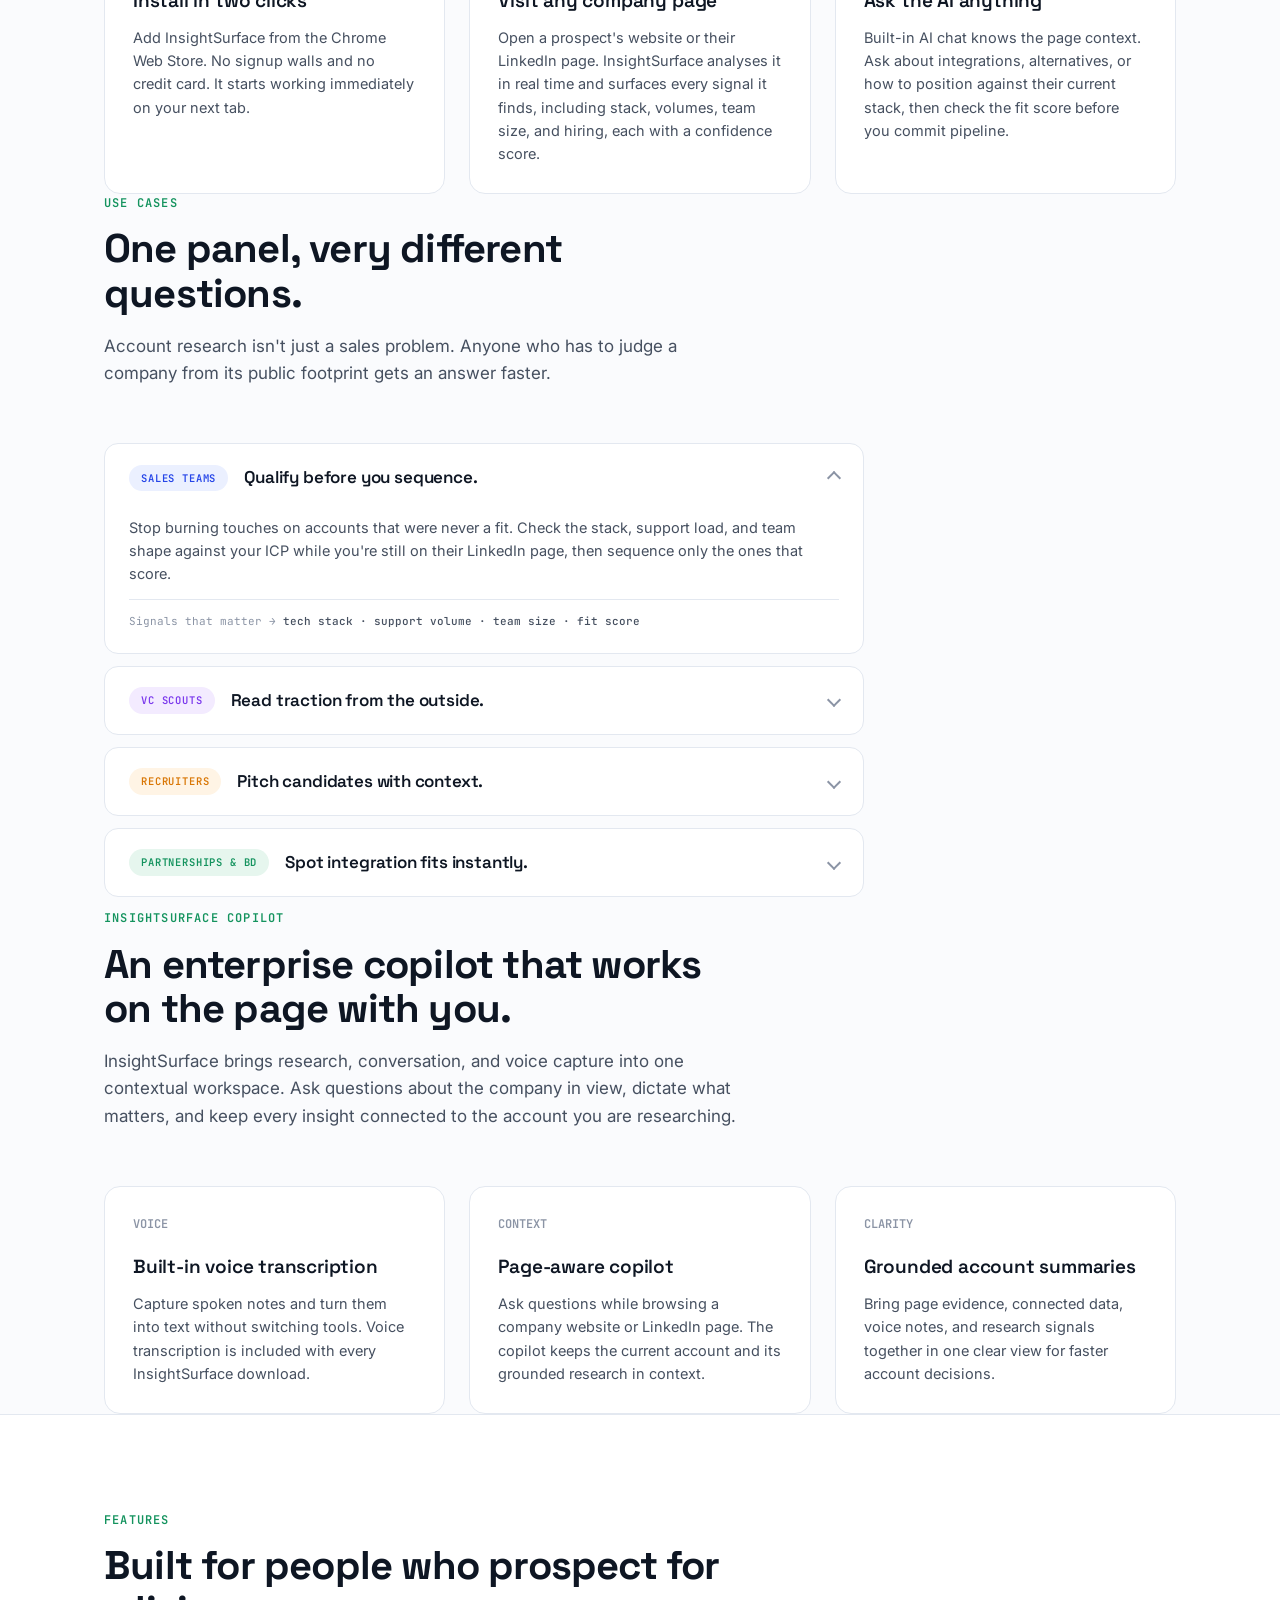
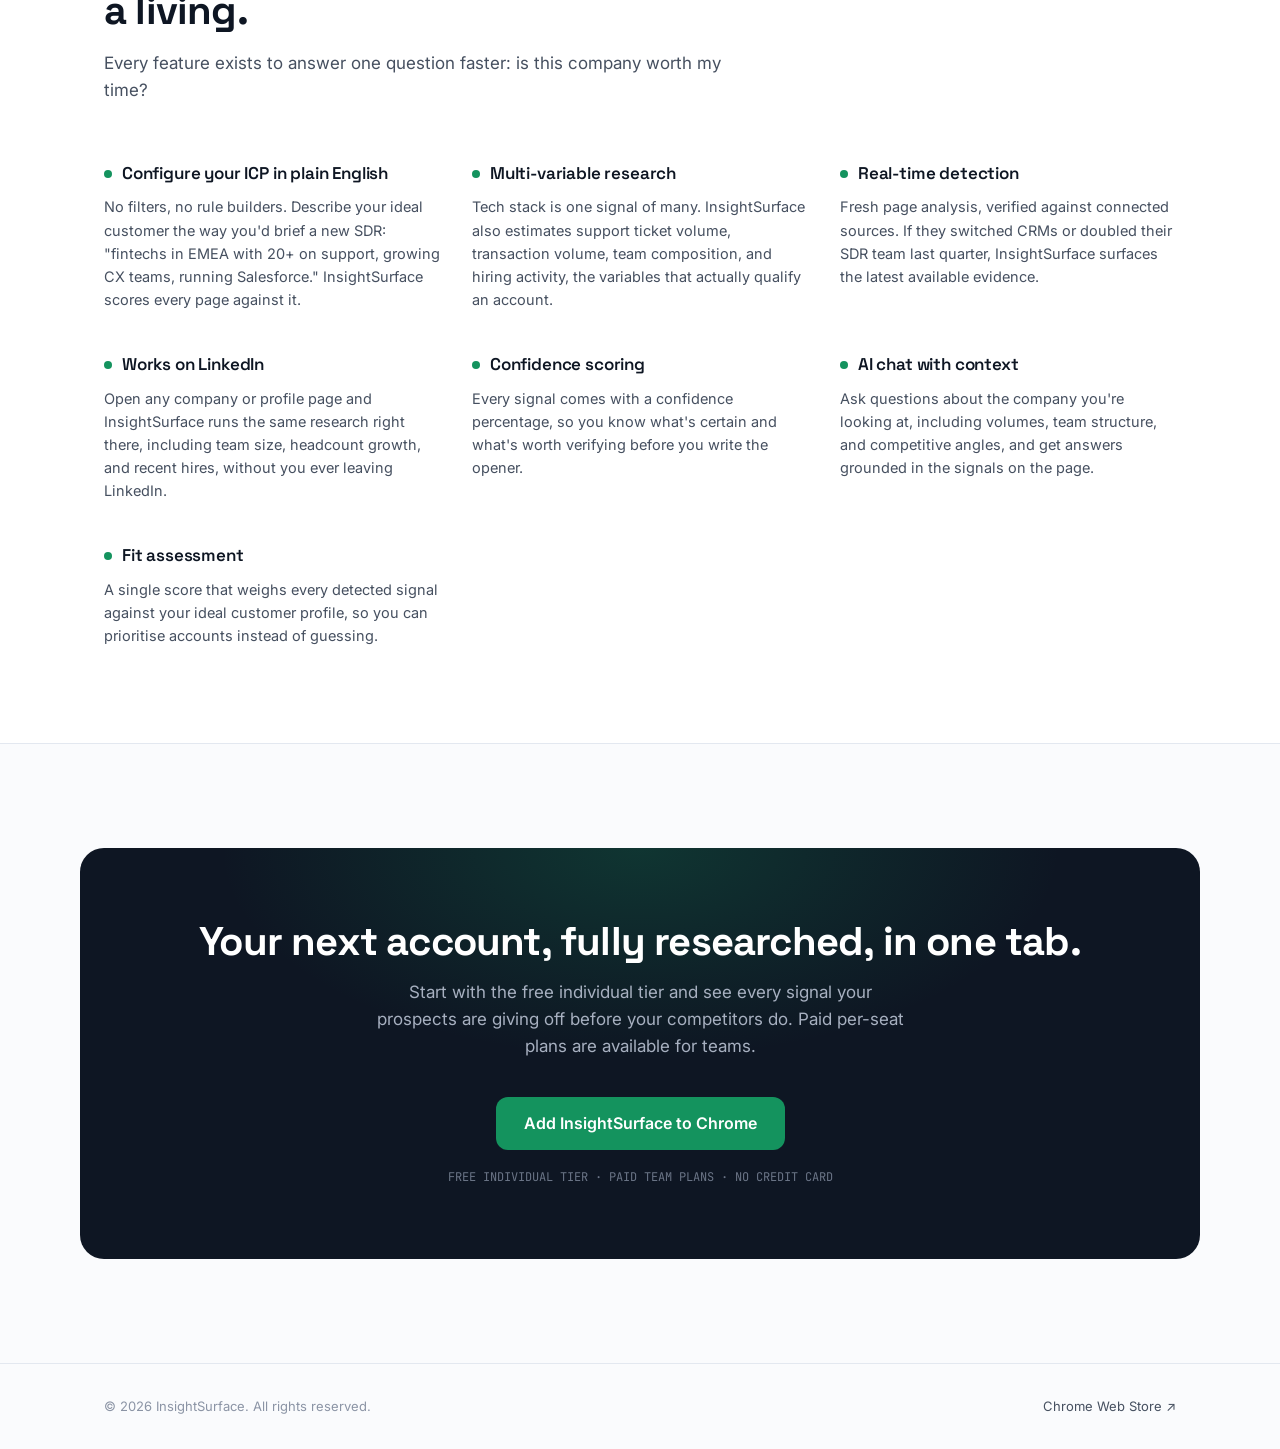
==== commit 6487fe44: "Add Copilot feature dropdown" ====
--- a/index.html
+++ b/index.html
@@ -667,7 +667,7 @@
     <div class="nav-links">
       <a href="#how">How it works</a>
       <div class="nav-dd" id="navDd">
-        <button type="button" aria-expanded="false" aria-haspopup="true" onclick="toggleDd(event)">
+        <button type="button" aria-expanded="false" aria-haspopup="true" onclick="toggleDd(event, 'navDd')">
           Use cases <span class="nav-dd-chev"></span>
         </button>
         <div class="nav-dd-menu" role="menu">
@@ -677,7 +677,16 @@
           <a href="#uc-bd" role="menuitem" onclick="openUc('uc-bd')">Partnerships &amp; BD<small>Spot integration fits instantly</small></a>
         </div>
       </div>
-      <a href="#copilot">Copilot</a>
+      <div class="nav-dd" id="copilotDd">
+        <button type="button" aria-expanded="false" aria-haspopup="true" onclick="toggleDd(event, 'copilotDd')">
+          Copilot <span class="nav-dd-chev"></span>
+        </button>
+        <div class="nav-dd-menu" role="menu">
+          <a href="#copilot" role="menuitem" onclick="closeDd()">Voice transcription<small>Included with every InsightSurface download</small></a>
+          <a href="#copilot" role="menuitem" onclick="closeDd()">Page-aware copilot<small>Research and ask questions in context</small></a>
+          <a href="#copilot" role="menuitem" onclick="closeDd()">Grounded summaries<small>Bring evidence, notes, and signals together</small></a>
+        </div>
+      </div>
       <a href="#features">Features</a>
       <a class="btn" href="https://chromewebstore.google.com/detail/fit-check/kmkgiplbacjcjlbibdpcchhjodogfncf" target="_blank" rel="noopener">
         Add to Chrome for free
@@ -936,16 +945,23 @@
 </footer>
 
 <script>
-function toggleDd(e){
+function toggleDd(e, id){
   e.stopPropagation();
-  var dd = document.getElementById('navDd');
+  var dd = document.getElementById(id);
+  document.querySelectorAll('.nav-dd.open').forEach(function(other){
+    if(other !== dd){
+      other.classList.remove('open');
+      other.querySelector('button').setAttribute('aria-expanded','false');
+    }
+  });
   var open = dd.classList.toggle('open');
   dd.querySelector('button').setAttribute('aria-expanded', open);
 }
 function closeDd(){
-  var dd = document.getElementById('navDd');
-  dd.classList.remove('open');
-  dd.querySelector('button').setAttribute('aria-expanded','false');
+  document.querySelectorAll('.nav-dd.open').forEach(function(dd){
+    dd.classList.remove('open');
+    dd.querySelector('button').setAttribute('aria-expanded','false');
+  });
 }
 function openUc(id){
   closeDd();
@@ -953,8 +969,7 @@
   if(el){ el.setAttribute('open',''); }
 }
 document.addEventListener('click', function(e){
-  var dd = document.getElementById('navDd');
-  if(!dd.contains(e.target)) closeDd();
+  if(!e.target.closest('.nav-dd')) closeDd();
 });
 document.addEventListener('keydown', function(e){
   if(e.key === 'Escape') closeDd();
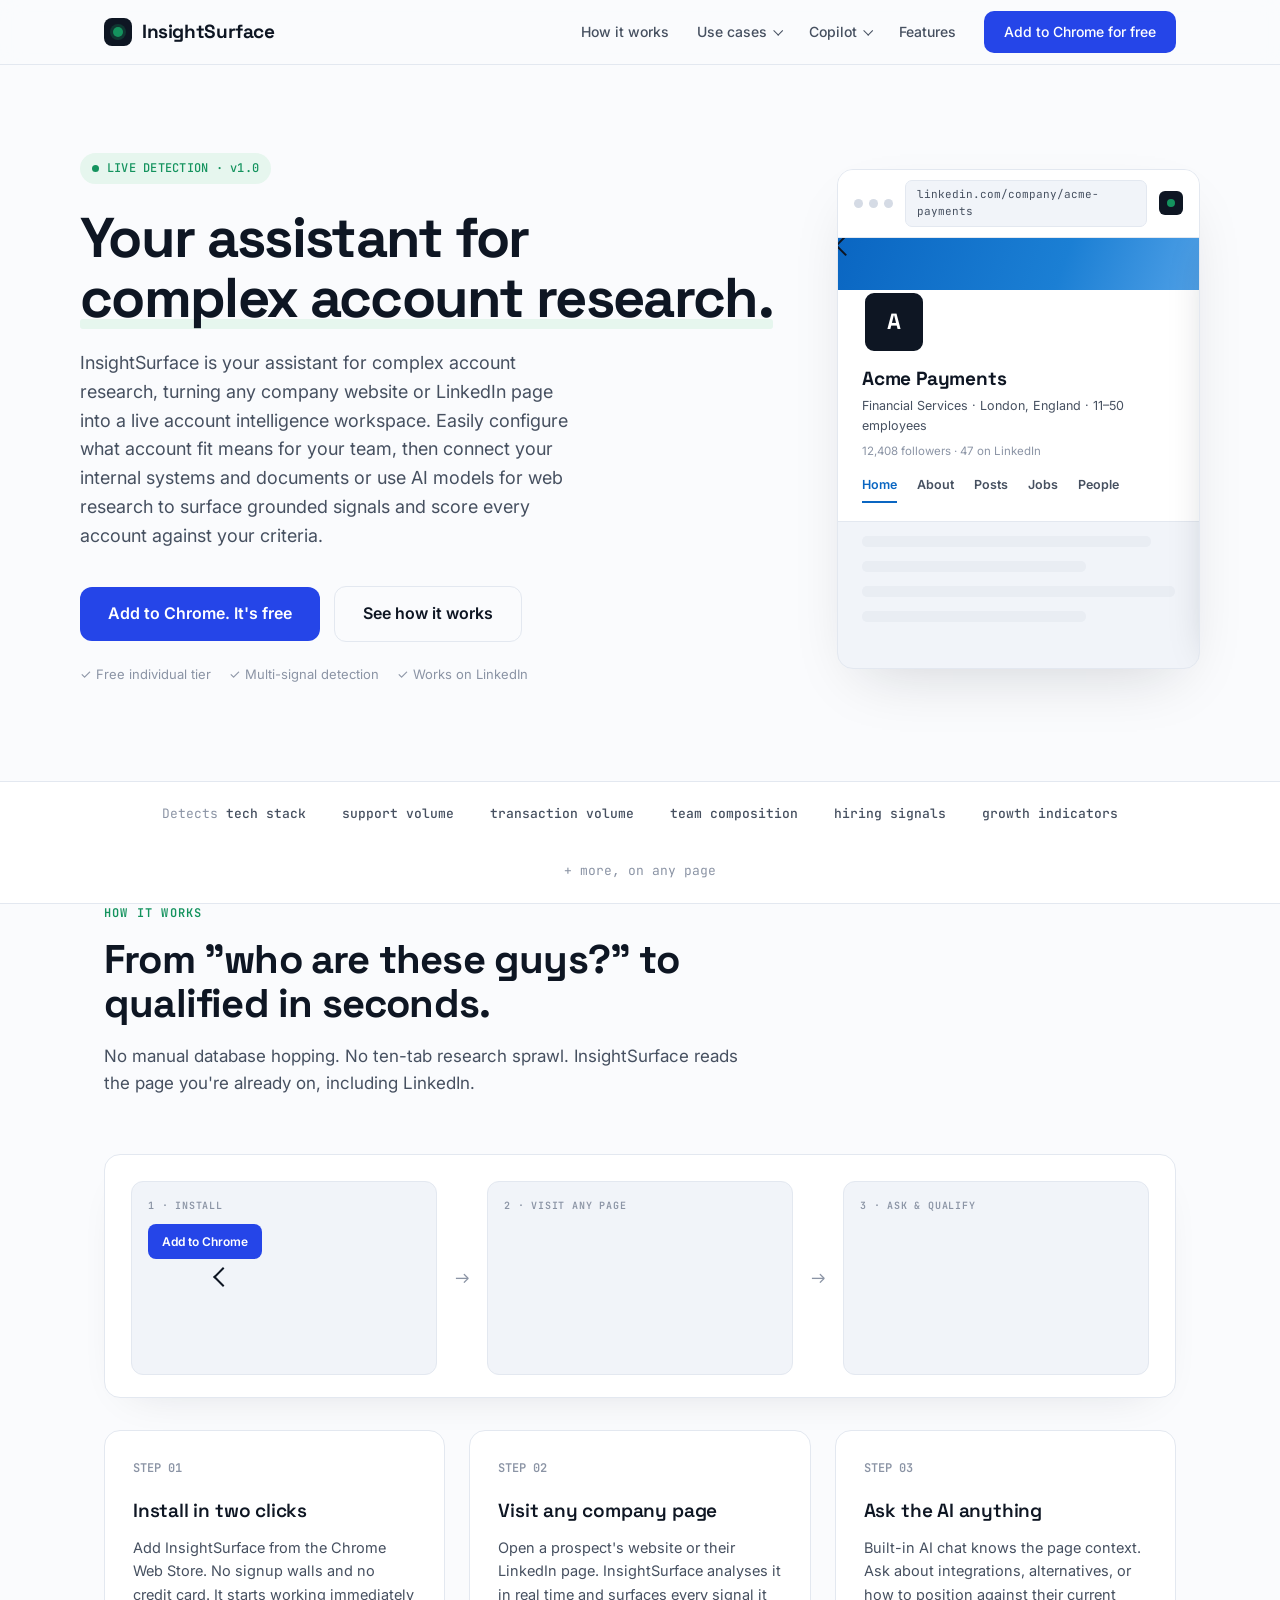
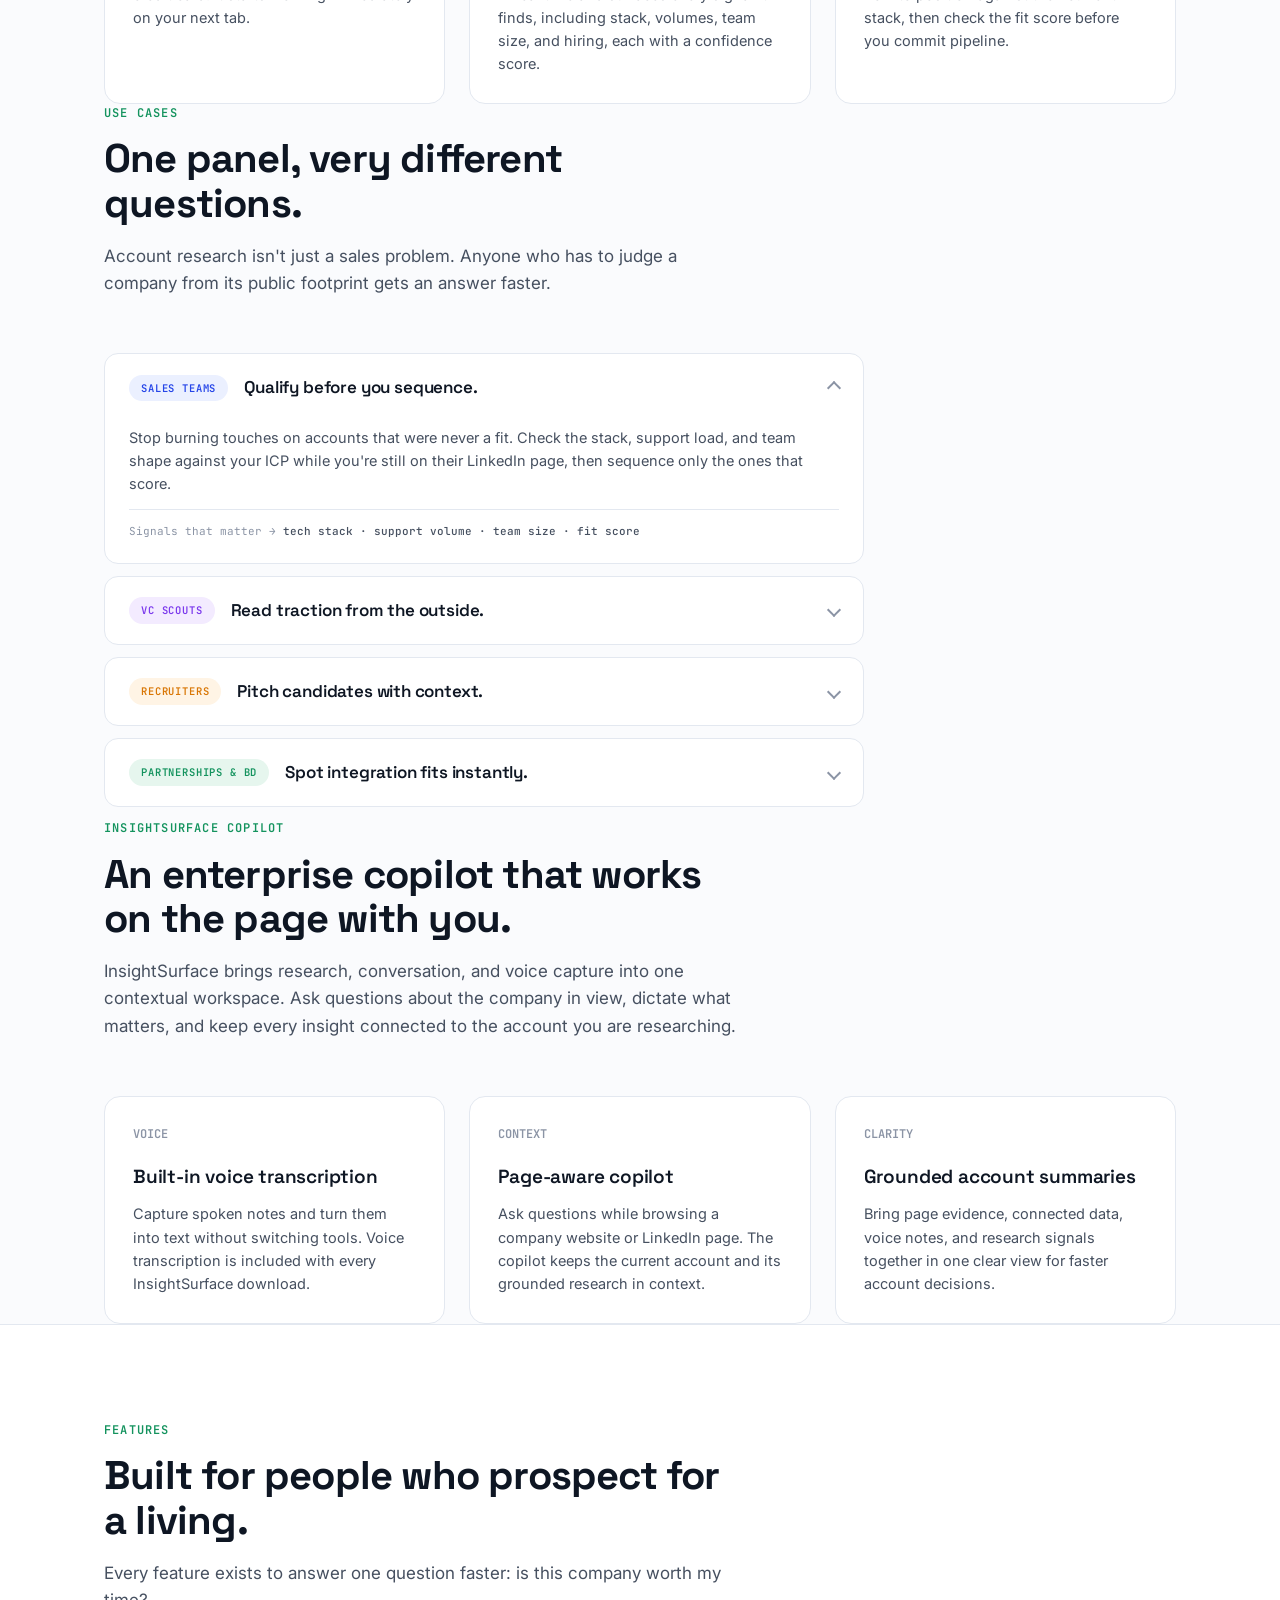
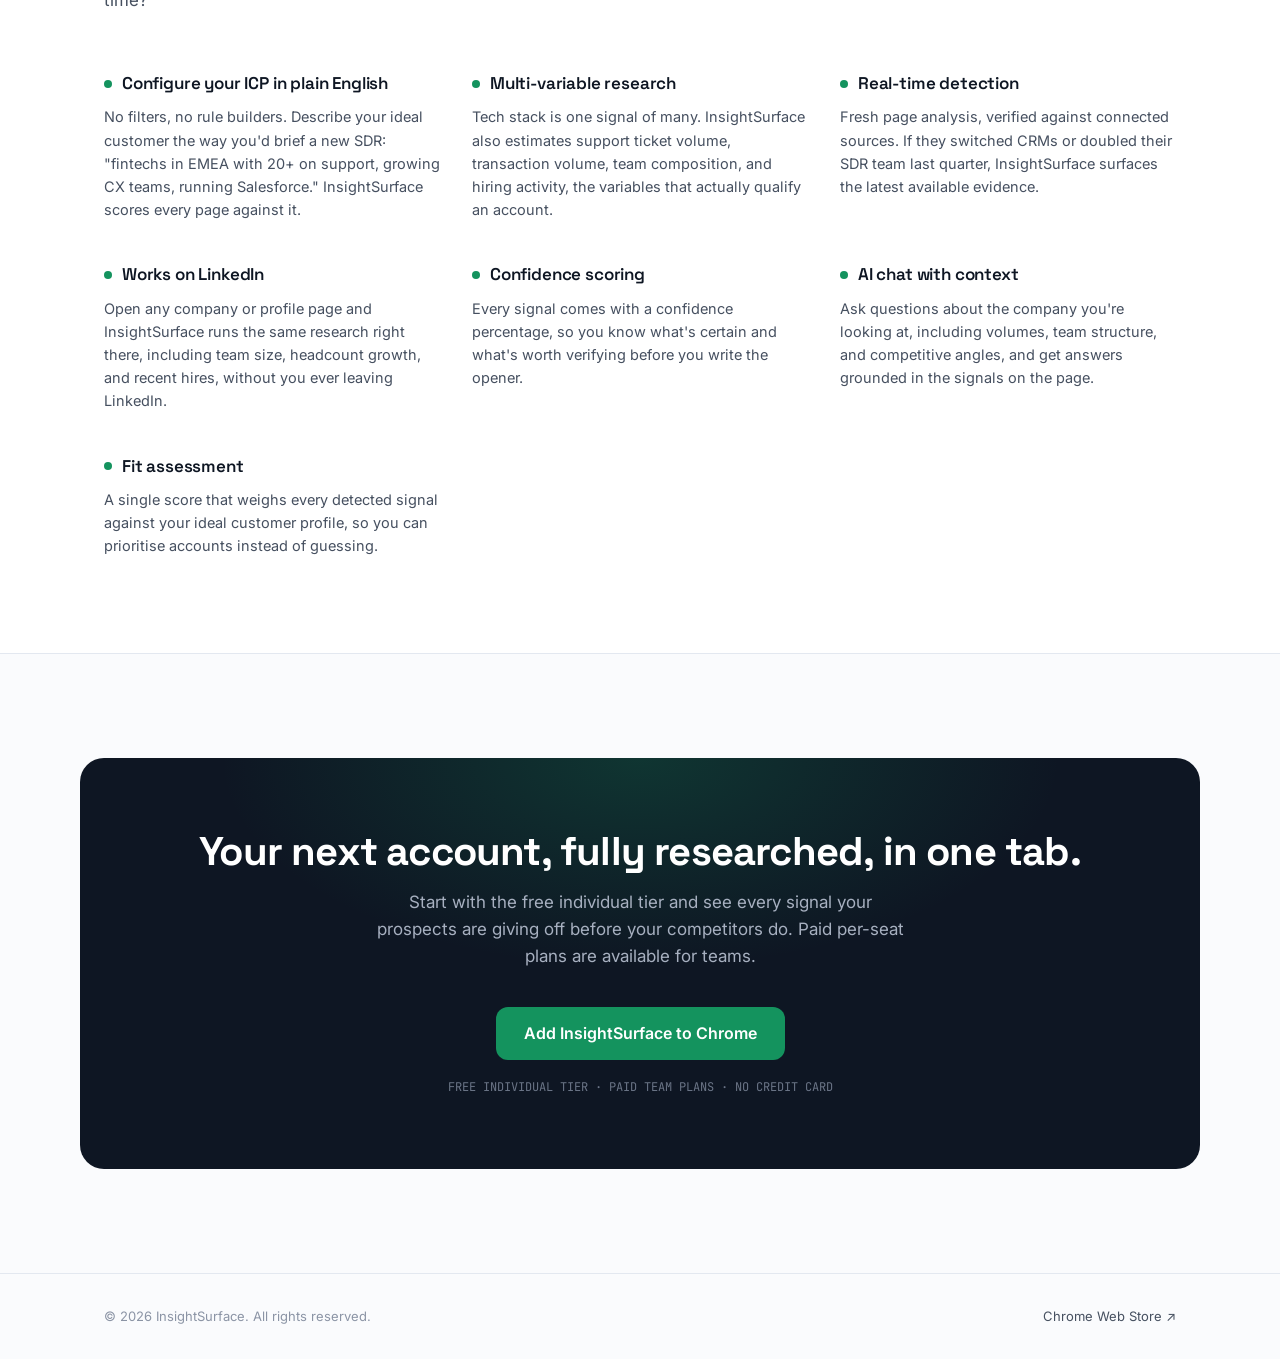
==== commit f156ef32: "Position InsightSurface as an account research assistant" ====
--- a/index.html
+++ b/index.html
@@ -3,8 +3,8 @@
 <head>
 <meta charset="UTF-8">
 <meta name="viewport" content="width=device-width, initial-scale=1.0">
-<title>InsightSurface | Complex account research, on the page you're already on</title>
-<meta name="description" content="InsightSurface is a Chrome extension that runs complex account research across tech stack, support volume, transaction volume, team composition, and more in real time, on any website or LinkedIn page.">
+<title>InsightSurface | Your assistant for complex account research</title>
+<meta name="description" content="InsightSurface is an assistant for complex account research that works in real time on company websites and LinkedIn pages.">
 <link rel="preconnect" href="https://fonts.googleapis.com">
 <link rel="preconnect" href="https://fonts.gstatic.com" crossorigin>
 <link href="https://fonts.googleapis.com/css2?family=Space+Grotesk:wght@400;500;600;700&family=Inter:wght@400;500;600&family=JetBrains+Mono:wght@400;500;600&display=swap" rel="stylesheet">
@@ -698,8 +698,8 @@
 <header class="wrap hero">
   <div>
     <span class="eyebrow"><span class="dot"></span>LIVE DETECTION · v1.0</span>
-    <h1>Real-time complex account research with a <span class="underline">press of a button.</span></h1>
-    <p class="lede">InsightSurface turns any company website or LinkedIn page into a live account intelligence workspace. Easily configure what account fit means for your team, then connect your internal systems and documents or use AI models for web research to surface grounded signals and score every account against your criteria.</p>
+    <h1>Your assistant for <span class="underline">complex account research.</span></h1>
+    <p class="lede">InsightSurface is your assistant for complex account research, turning any company website or LinkedIn page into a live account intelligence workspace. Easily configure what account fit means for your team, then connect your internal systems and documents or use AI models for web research to surface grounded signals and score every account against your criteria.</p>
     <div class="hero-ctas">
       <a class="btn btn-lg" href="https://chromewebstore.google.com/detail/fit-check/kmkgiplbacjcjlbibdpcchhjodogfncf" target="_blank" rel="noopener">Add to Chrome. It's free</a>
       <a class="btn btn-lg btn-ghost" href="#how">See how it works</a>
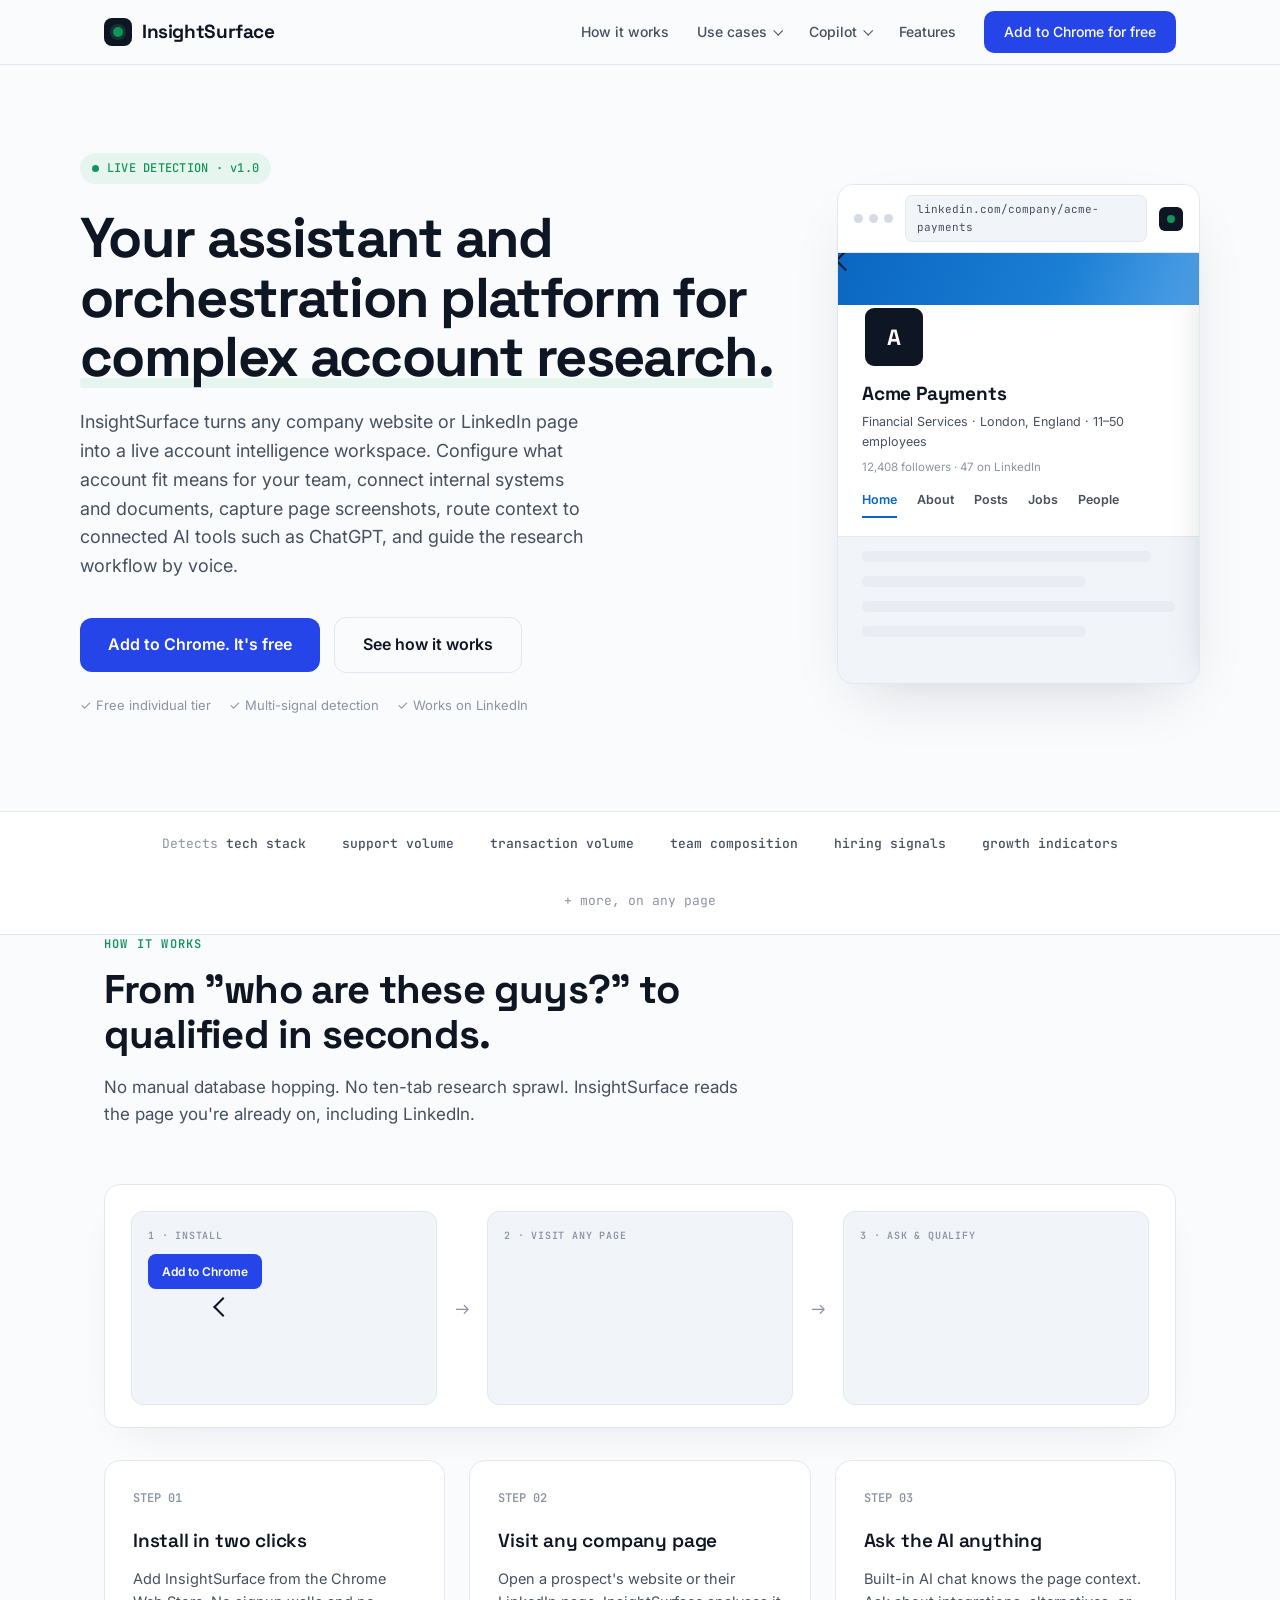
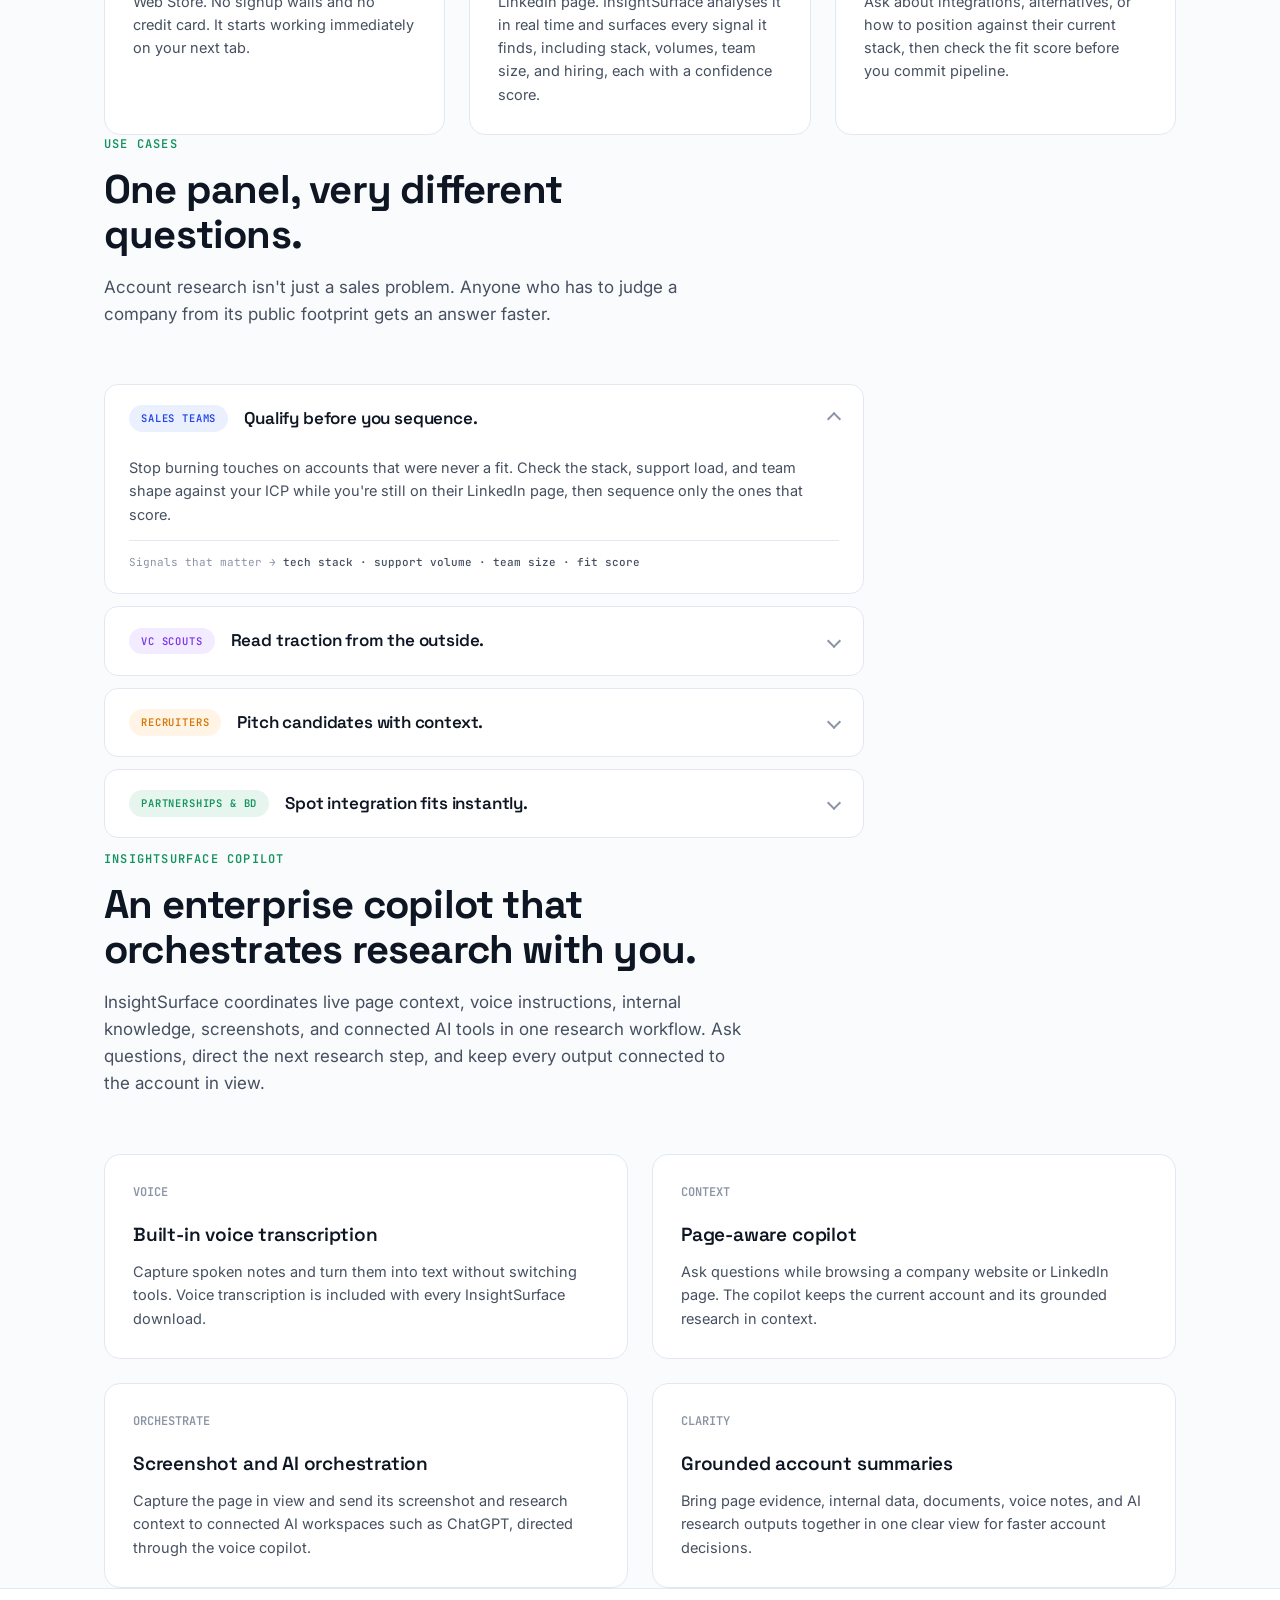
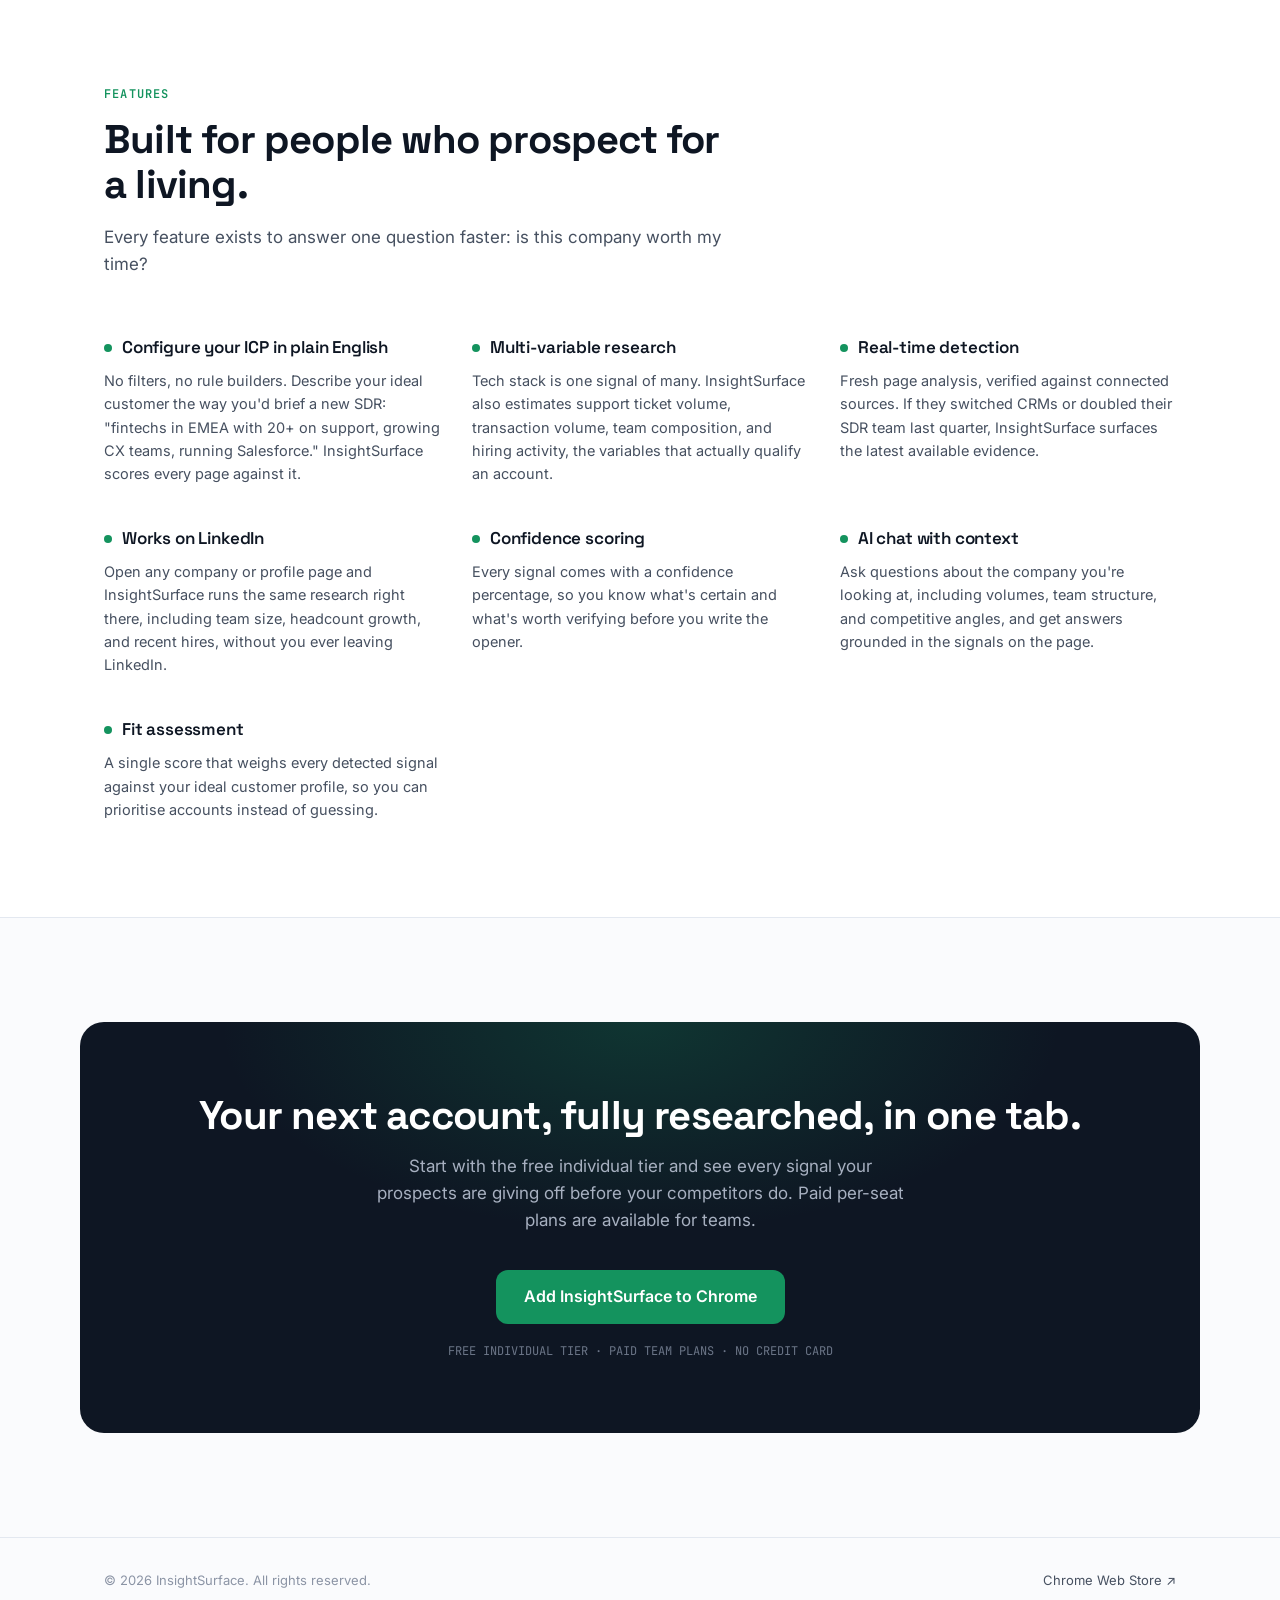
==== commit f4e55886: "Position InsightSurface as a research orchestration platform" ====
--- a/index.html
+++ b/index.html
@@ -3,8 +3,8 @@
 <head>
 <meta charset="UTF-8">
 <meta name="viewport" content="width=device-width, initial-scale=1.0">
-<title>InsightSurface | Your assistant for complex account research</title>
-<meta name="description" content="InsightSurface is an assistant for complex account research that works in real time on company websites and LinkedIn pages.">
+<title>InsightSurface | Complex account research orchestration</title>
+<meta name="description" content="InsightSurface is an assistant and orchestration platform for complex account research across live pages, internal systems, documents, screenshots, and connected AI tools.">
 <link rel="preconnect" href="https://fonts.googleapis.com">
 <link rel="preconnect" href="https://fonts.gstatic.com" crossorigin>
 <link href="https://fonts.googleapis.com/css2?family=Space+Grotesk:wght@400;500;600;700&family=Inter:wght@400;500;600&family=JetBrains+Mono:wght@400;500;600&display=swap" rel="stylesheet">
@@ -379,6 +379,7 @@
   .hiw-cursor { display:none; }
 }
 .steps { display:grid; grid-template-columns:repeat(3,1fr); gap:24px; }
+.copilot-steps { grid-template-columns:repeat(2,1fr); }
 .step {
   background:#fff; border:1px solid var(--line); border-radius:16px;
   padding:28px;
@@ -684,6 +685,7 @@
         <div class="nav-dd-menu" role="menu">
           <a href="#copilot" role="menuitem" onclick="closeDd()">Voice transcription<small>Included with every InsightSurface download</small></a>
           <a href="#copilot" role="menuitem" onclick="closeDd()">Page-aware copilot<small>Research and ask questions in context</small></a>
+          <a href="#copilot" role="menuitem" onclick="closeDd()">Research orchestration<small>Capture screenshots and route context to connected AI tools</small></a>
           <a href="#copilot" role="menuitem" onclick="closeDd()">Grounded summaries<small>Bring evidence, notes, and signals together</small></a>
         </div>
       </div>
@@ -698,8 +700,8 @@
 <header class="wrap hero">
   <div>
     <span class="eyebrow"><span class="dot"></span>LIVE DETECTION · v1.0</span>
-    <h1>Your assistant for <span class="underline">complex account research.</span></h1>
-    <p class="lede">InsightSurface is your assistant for complex account research, turning any company website or LinkedIn page into a live account intelligence workspace. Easily configure what account fit means for your team, then connect your internal systems and documents or use AI models for web research to surface grounded signals and score every account against your criteria.</p>
+    <h1>Your assistant and orchestration platform for <span class="underline">complex account research.</span></h1>
+    <p class="lede">InsightSurface turns any company website or LinkedIn page into a live account intelligence workspace. Configure what account fit means for your team, connect internal systems and documents, capture page screenshots, route context to connected AI tools such as ChatGPT, and guide the research workflow by voice.</p>
     <div class="hero-ctas">
       <a class="btn btn-lg" href="https://chromewebstore.google.com/detail/fit-check/kmkgiplbacjcjlbibdpcchhjodogfncf" target="_blank" rel="noopener">Add to Chrome. It's free</a>
       <a class="btn btn-lg btn-ghost" href="#how">See how it works</a>
@@ -864,10 +866,10 @@
 <section id="copilot" class="wrap">
   <div class="sec-head">
     <div class="sec-eyebrow">InsightSurface Copilot</div>
-    <h2>An enterprise copilot that works on the page with you.</h2>
-    <p>InsightSurface brings research, conversation, and voice capture into one contextual workspace. Ask questions about the company in view, dictate what matters, and keep every insight connected to the account you are researching.</p>
-  </div>
-  <div class="steps">
+    <h2>An enterprise copilot that orchestrates research with you.</h2>
+    <p>InsightSurface coordinates live page context, voice instructions, internal knowledge, screenshots, and connected AI tools in one research workflow. Ask questions, direct the next research step, and keep every output connected to the account in view.</p>
+  </div>
+  <div class="steps copilot-steps">
     <div class="step">
       <div class="step-num">VOICE</div>
       <h3>Built-in voice transcription</h3>
@@ -879,9 +881,14 @@
       <p>Ask questions while browsing a company website or LinkedIn page. The copilot keeps the current account and its grounded research in context.</p>
     </div>
     <div class="step">
+      <div class="step-num">ORCHESTRATE</div>
+      <h3>Screenshot and AI orchestration</h3>
+      <p>Capture the page in view and send its screenshot and research context to connected AI workspaces such as ChatGPT, directed through the voice copilot.</p>
+    </div>
+    <div class="step">
       <div class="step-num">CLARITY</div>
       <h3>Grounded account summaries</h3>
-      <p>Bring page evidence, connected data, voice notes, and research signals together in one clear view for faster account decisions.</p>
+      <p>Bring page evidence, internal data, documents, voice notes, and AI research outputs together in one clear view for faster account decisions.</p>
     </div>
   </div>
 </section>
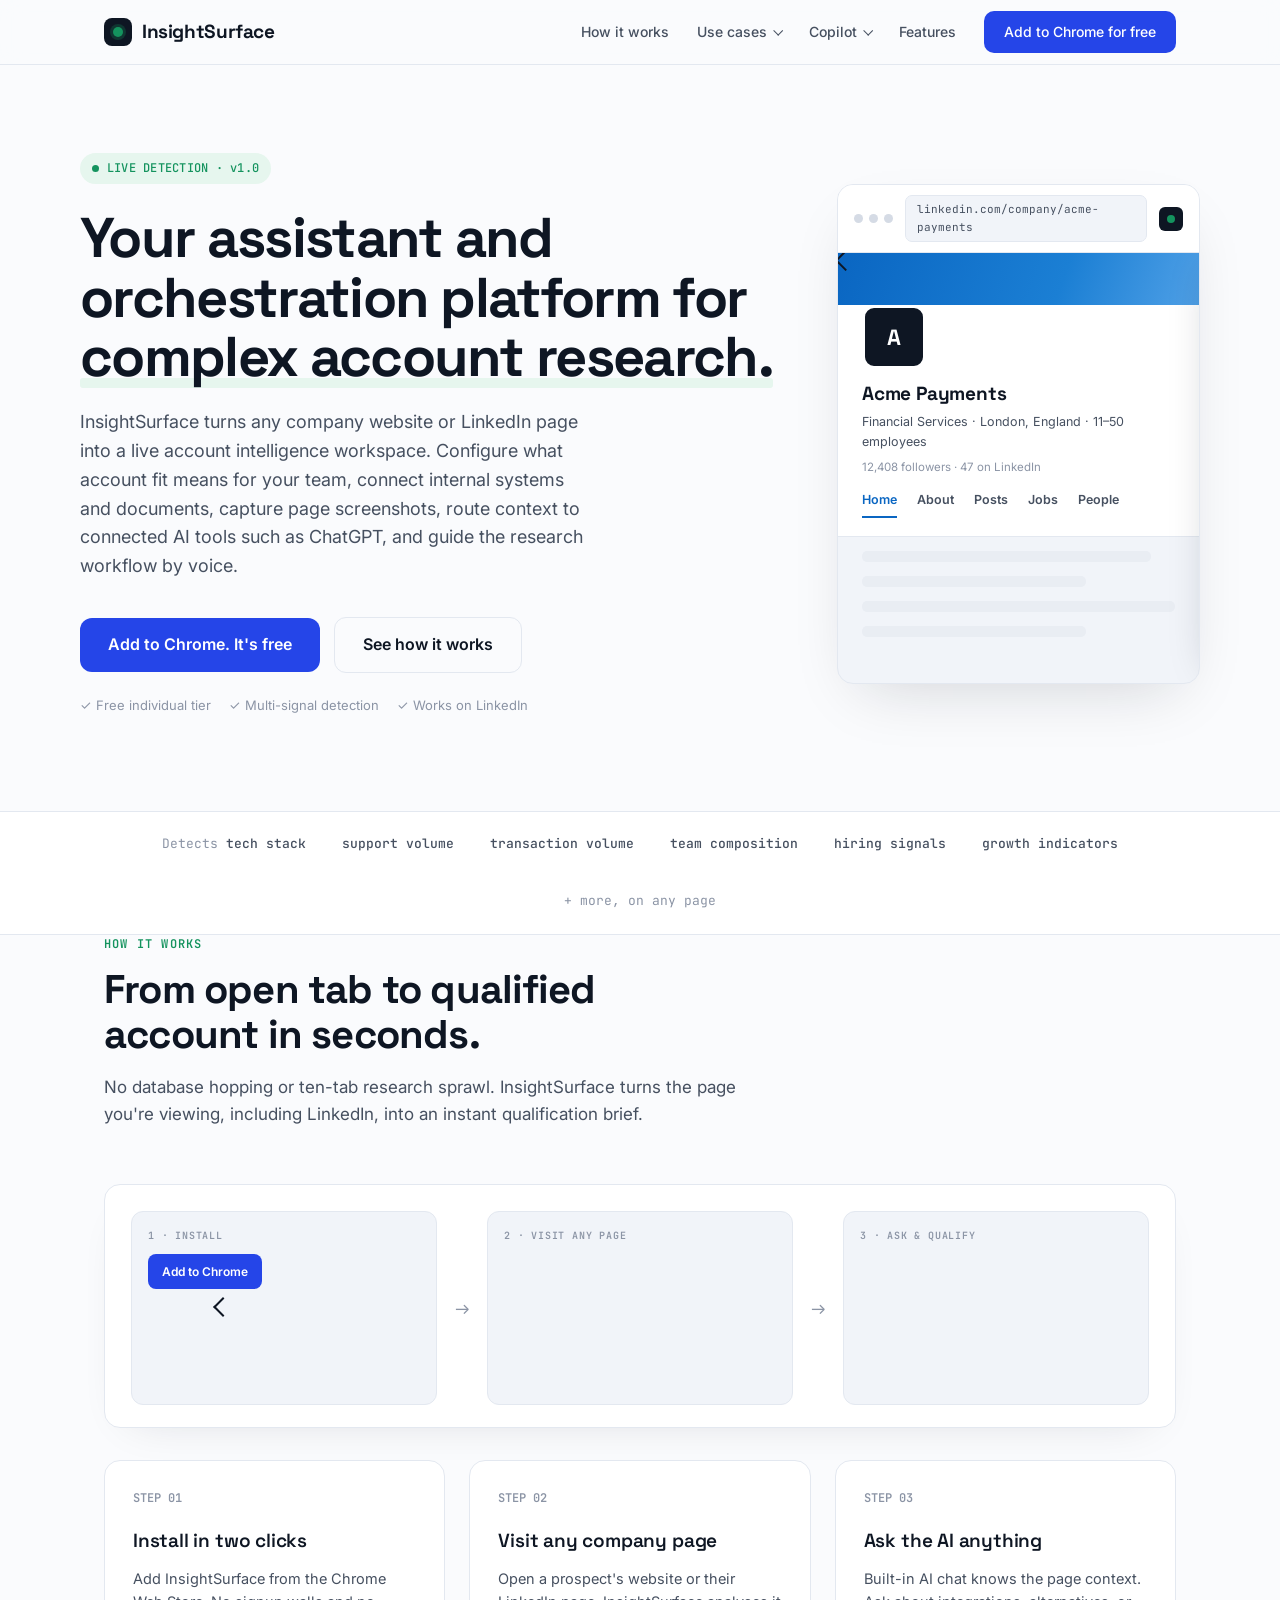
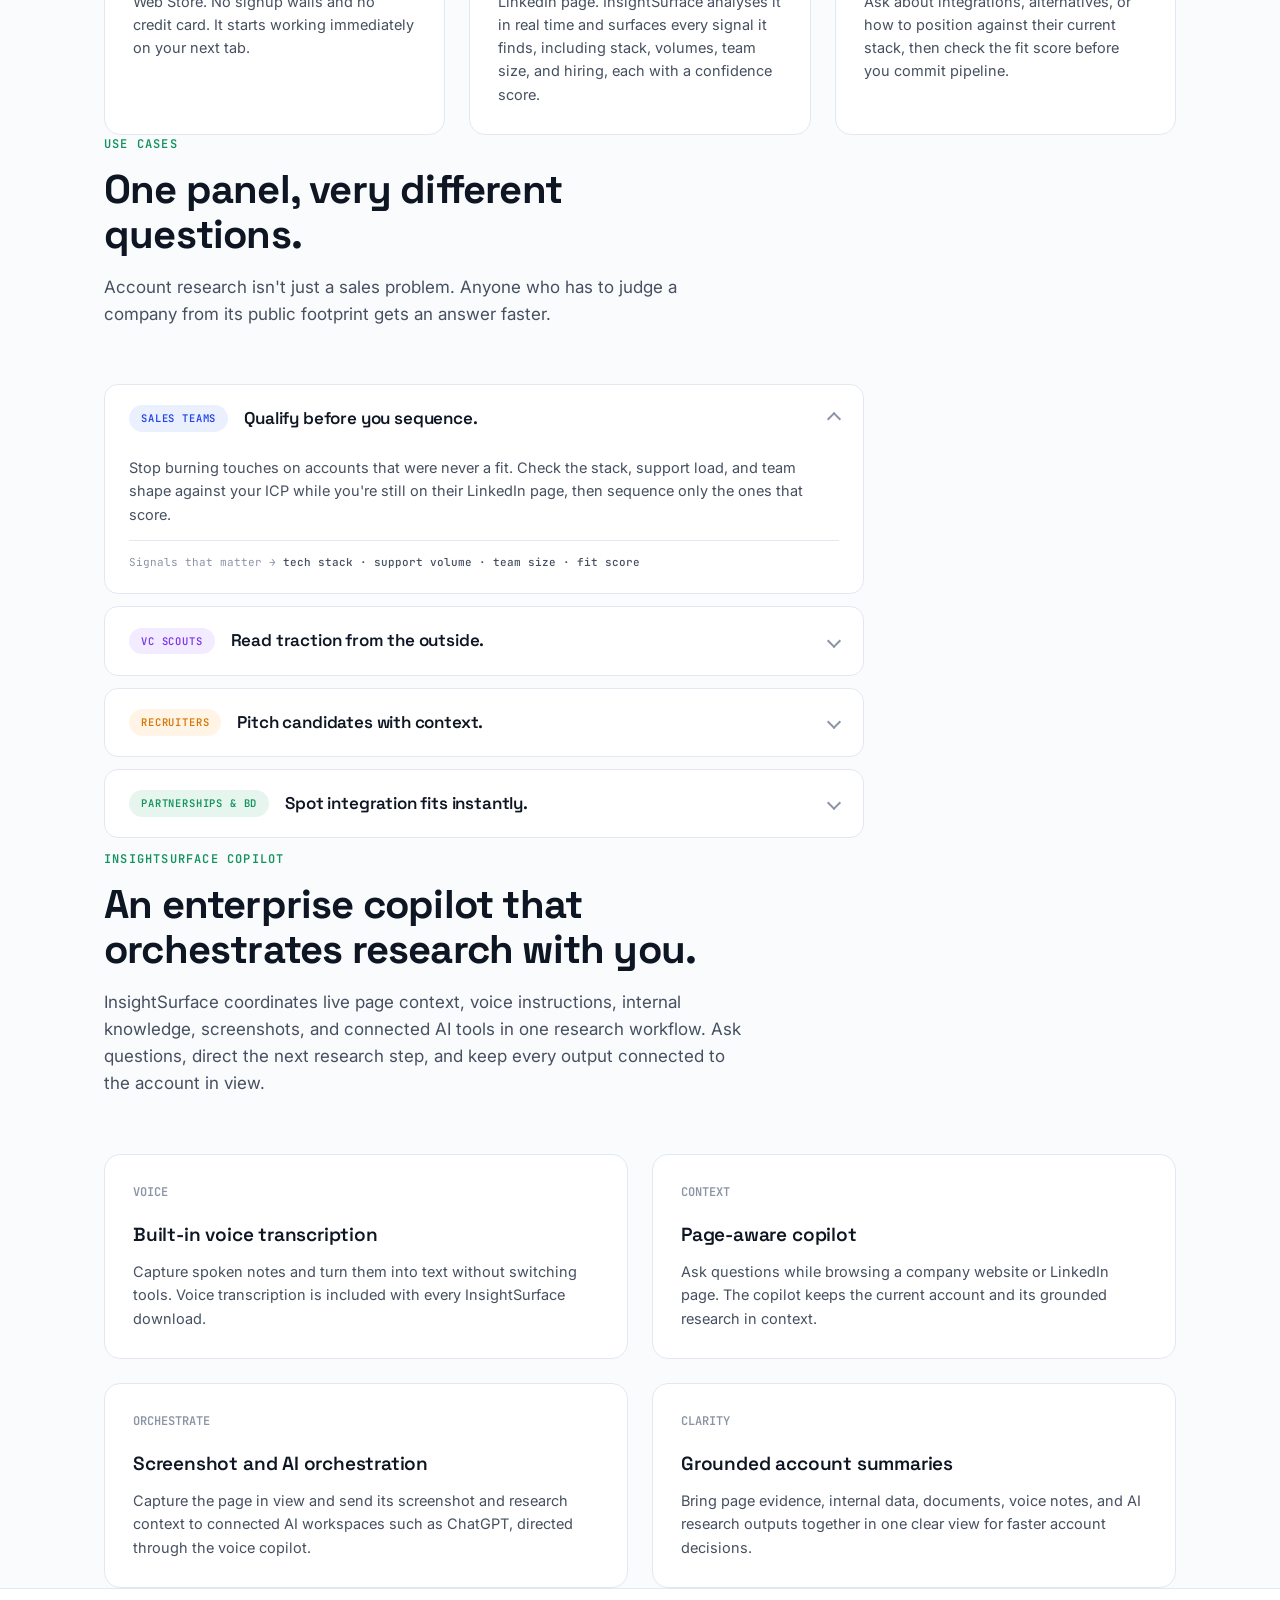
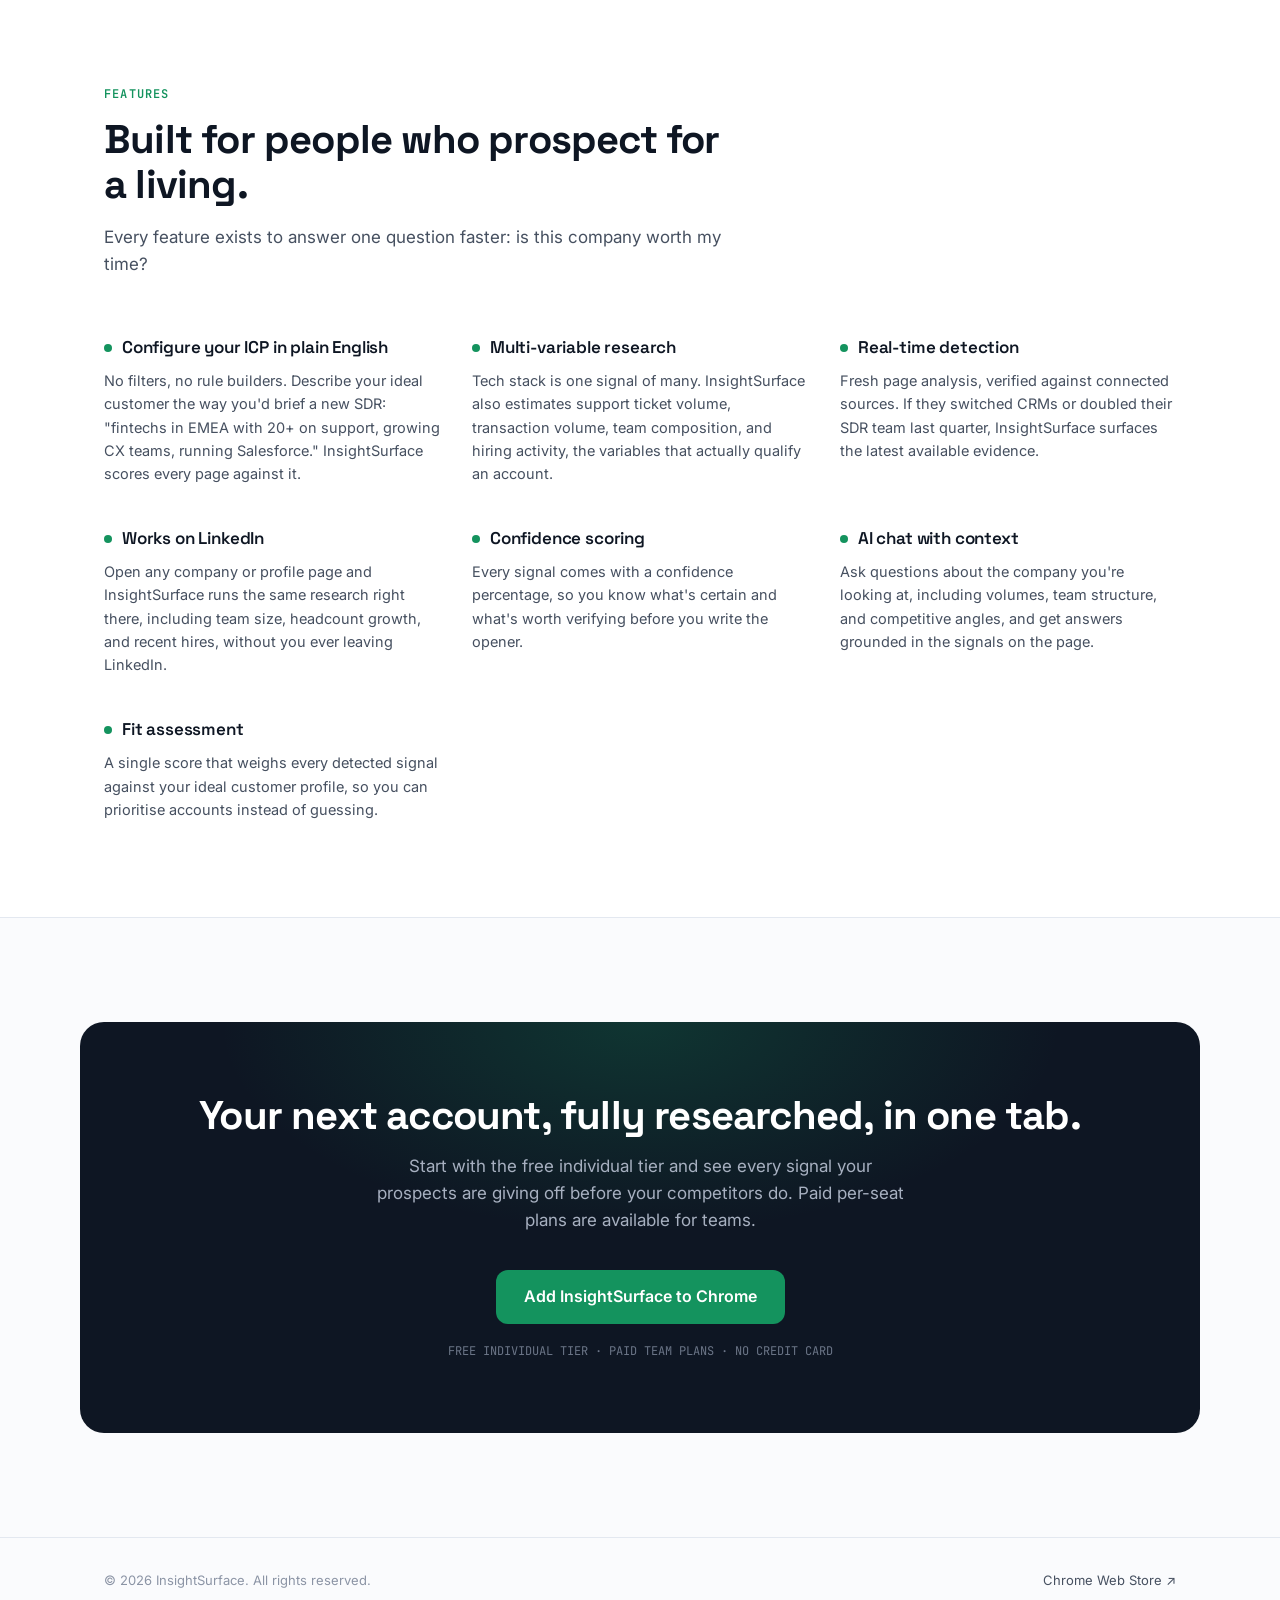
==== commit 42e3e7bc: "Reposition qualification workflow copy" ====
--- a/index.html
+++ b/index.html
@@ -776,8 +776,8 @@
 <section id="how" class="wrap">
   <div class="sec-head">
     <div class="sec-eyebrow">How it works</div>
-    <h2>From "who are these guys?" to qualified in seconds.</h2>
-    <p>No manual database hopping. No ten-tab research sprawl. InsightSurface reads the page you're already on, including LinkedIn.</p>
+    <h2>From open tab to qualified account in seconds.</h2>
+    <p>No database hopping or ten-tab research sprawl. InsightSurface turns the page you're viewing, including LinkedIn, into an instant qualification brief.</p>
   </div>
   <div class="hiw-anim" aria-hidden="true">
     <div class="hiw-stage">
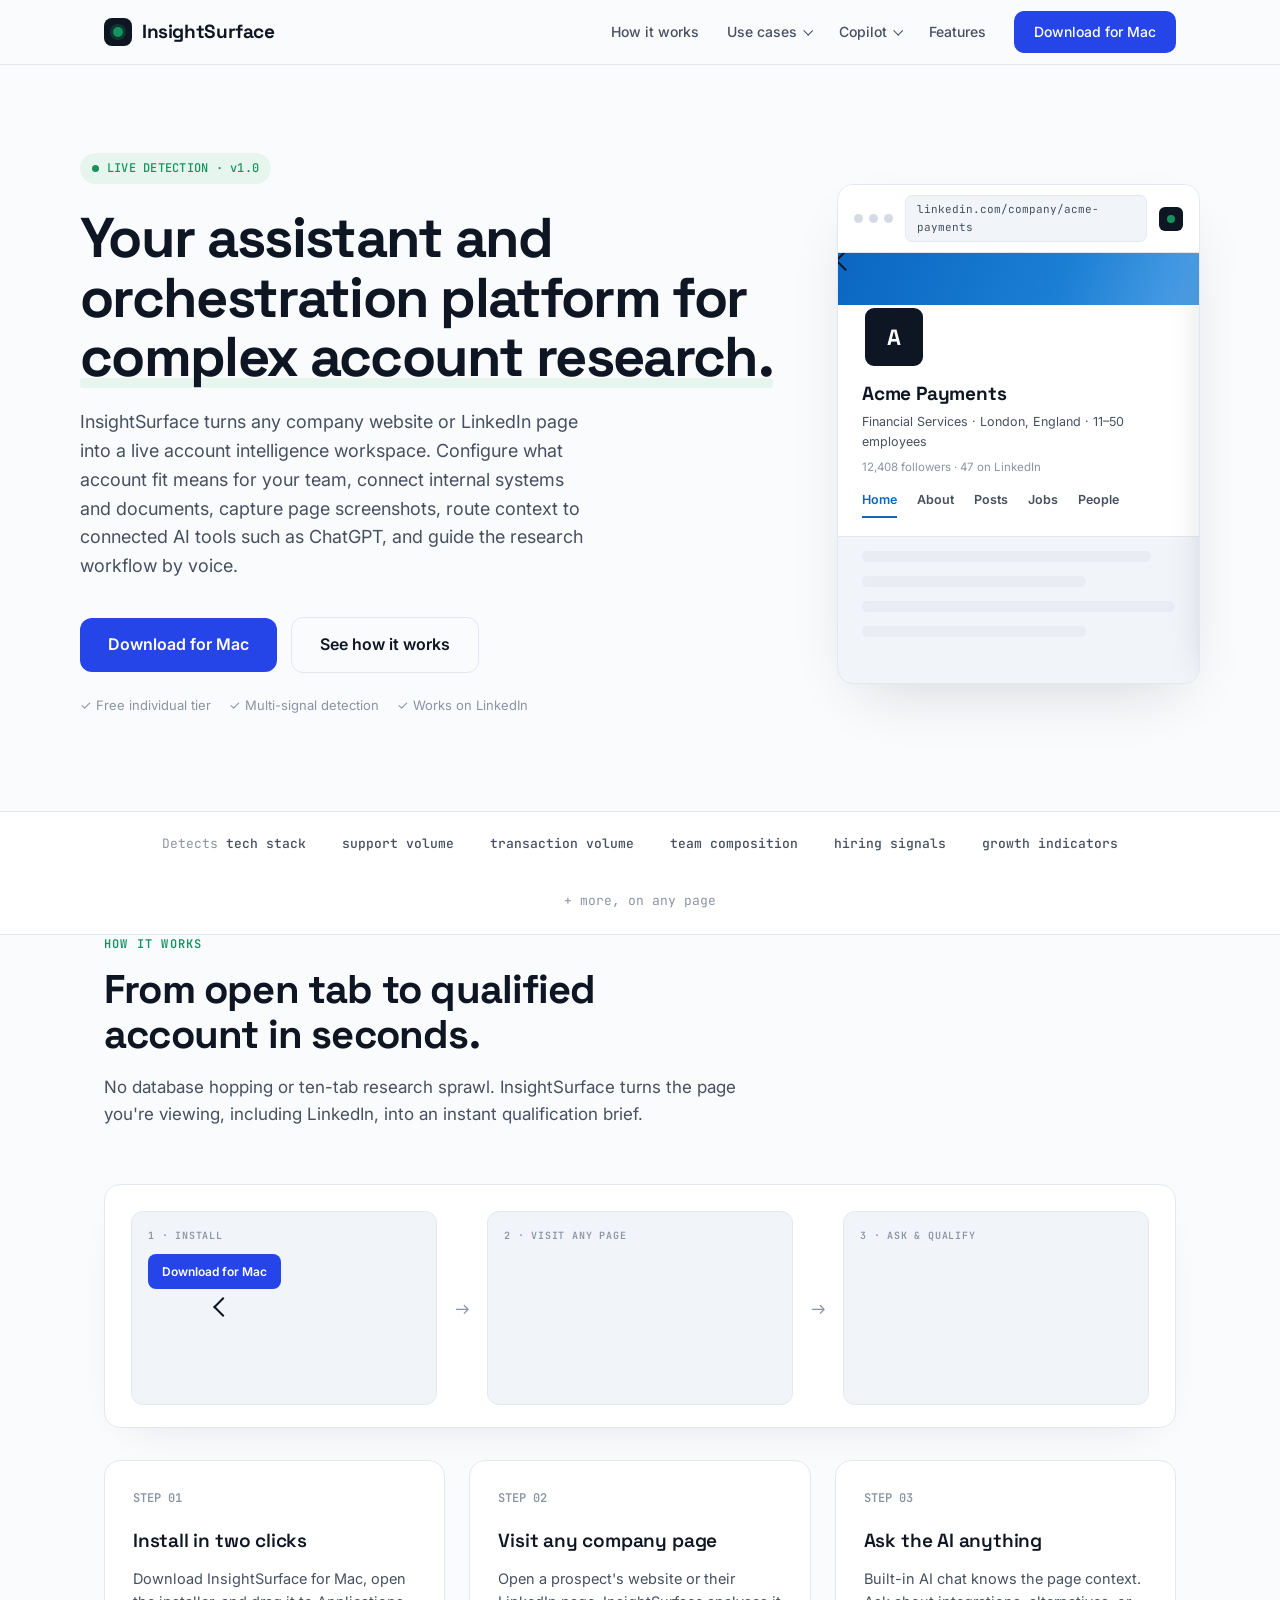
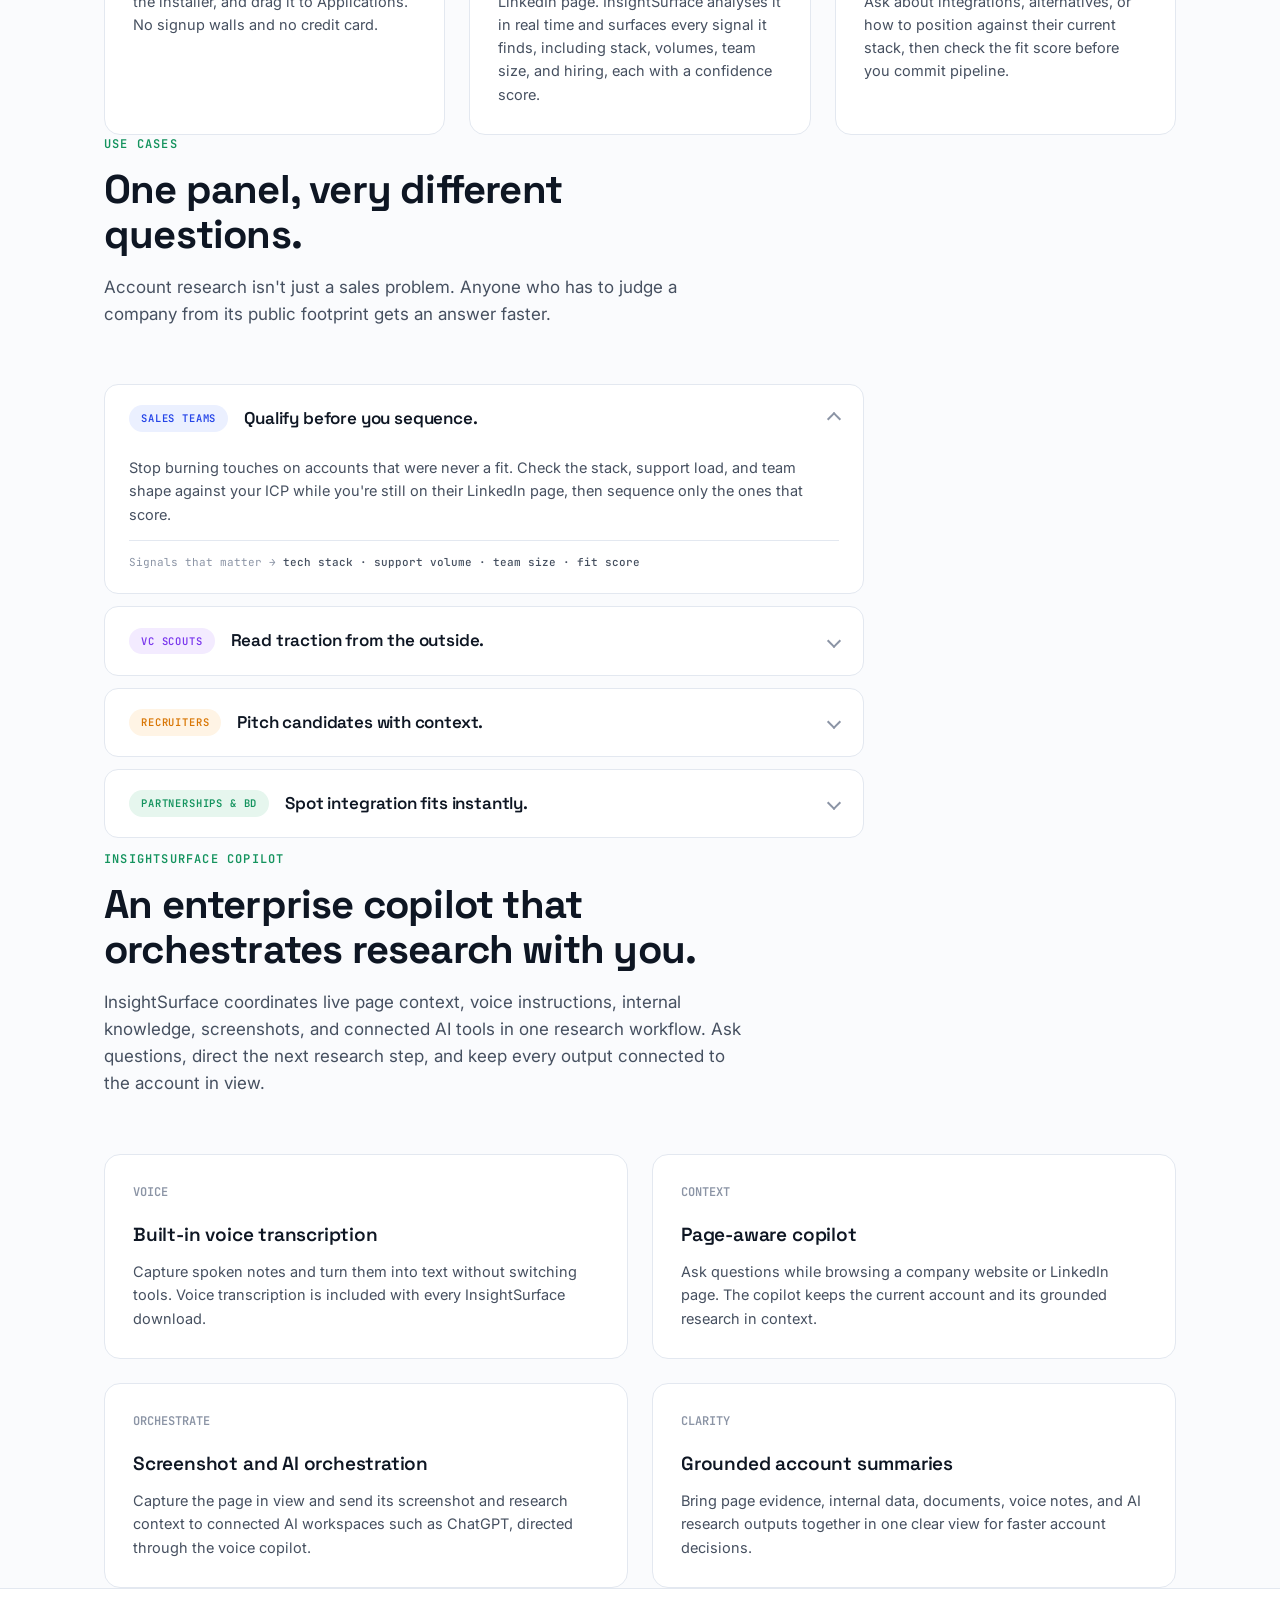
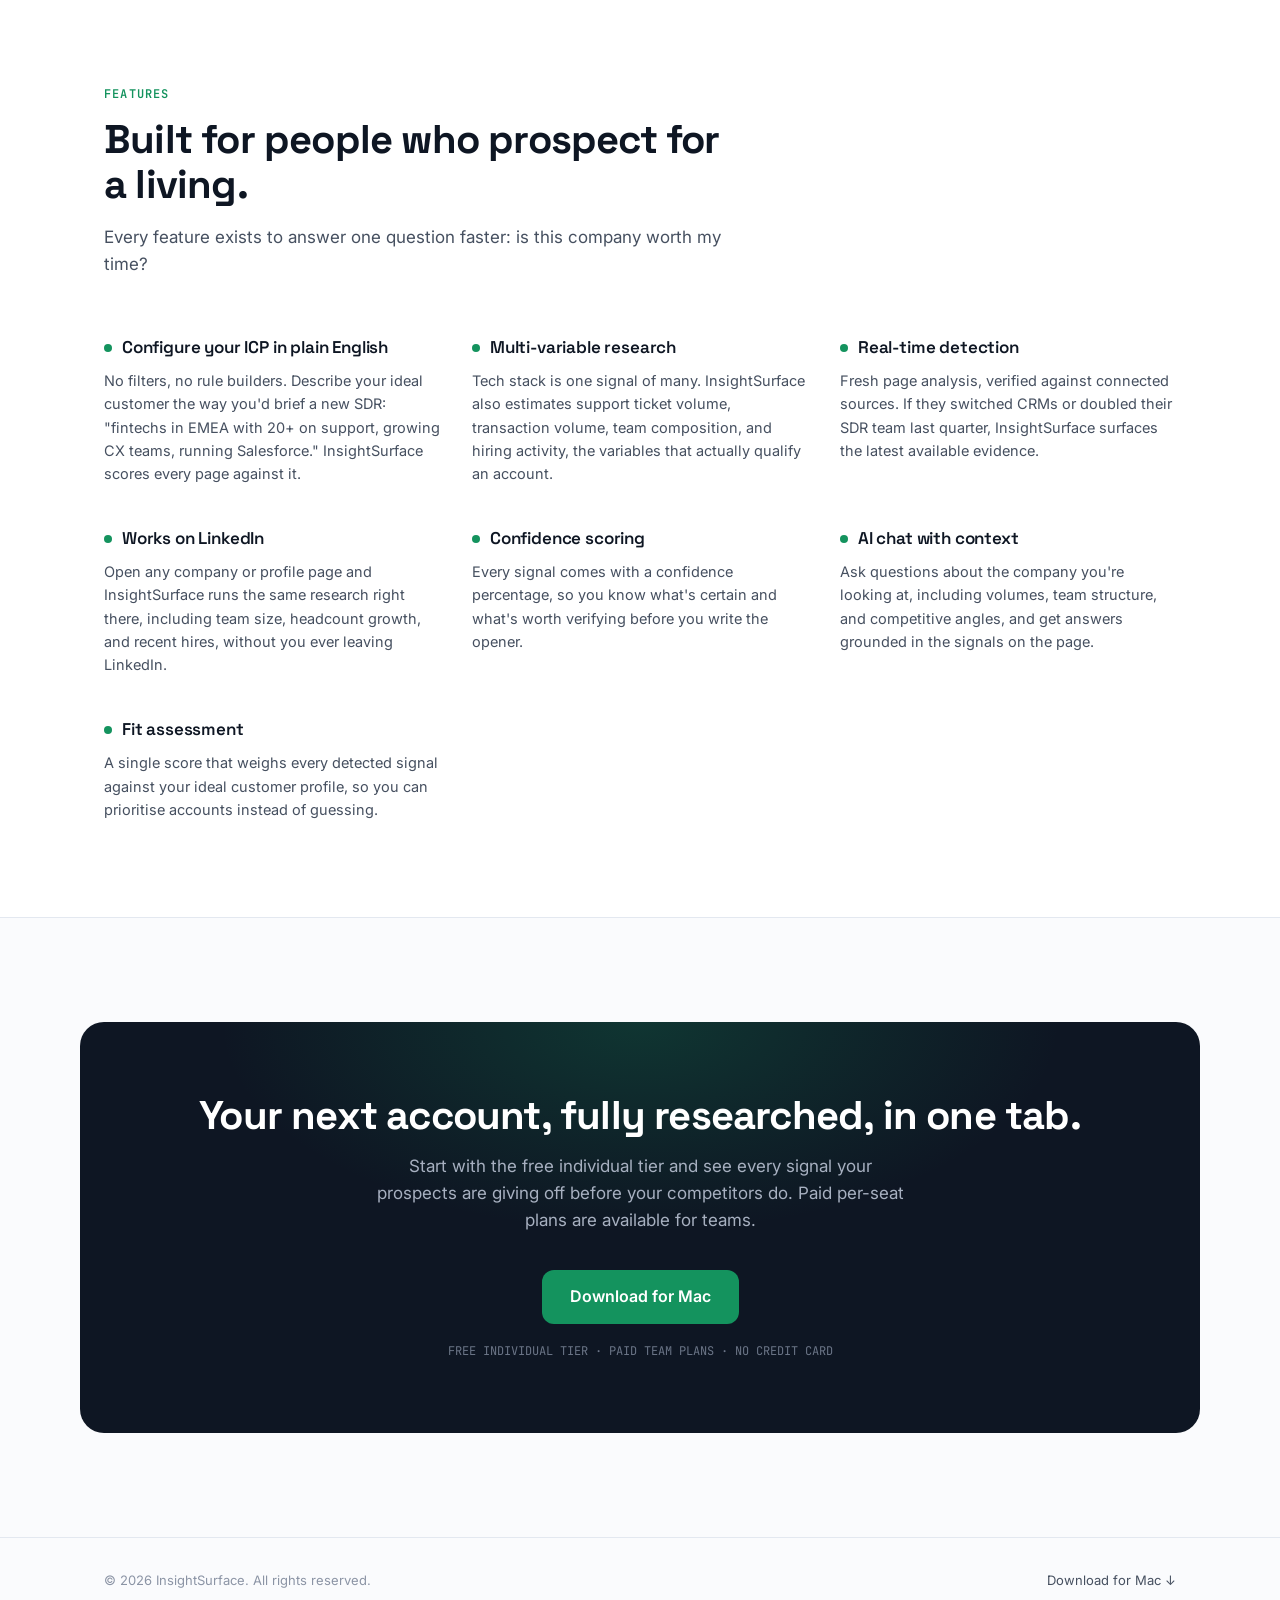
==== commit 1e6d5663: "Offer Scout Mac download from landing page" ====
--- a/index.html
+++ b/index.html
@@ -690,8 +690,8 @@
         </div>
       </div>
       <a href="#features">Features</a>
-      <a class="btn" href="https://chromewebstore.google.com/detail/fit-check/kmkgiplbacjcjlbibdpcchhjodogfncf" target="_blank" rel="noopener">
-        Add to Chrome for free
+      <a class="btn" href="/Scout-for-Mac.dmg" download>
+        Download for Mac
       </a>
     </div>
   </div>
@@ -703,7 +703,7 @@
     <h1>Your assistant and orchestration platform for <span class="underline">complex account research.</span></h1>
     <p class="lede">InsightSurface turns any company website or LinkedIn page into a live account intelligence workspace. Configure what account fit means for your team, connect internal systems and documents, capture page screenshots, route context to connected AI tools such as ChatGPT, and guide the research workflow by voice.</p>
     <div class="hero-ctas">
-      <a class="btn btn-lg" href="https://chromewebstore.google.com/detail/fit-check/kmkgiplbacjcjlbibdpcchhjodogfncf" target="_blank" rel="noopener">Add to Chrome. It's free</a>
+      <a class="btn btn-lg" href="/Scout-for-Mac.dmg" download>Download for Mac</a>
       <a class="btn btn-lg btn-ghost" href="#how">See how it works</a>
     </div>
     <div class="hero-meta">
@@ -784,8 +784,8 @@
       <div class="hiw-card">
         <div class="hiw-tag">1 · Install</div>
         <div class="hiw-install">
-          <div class="hiw-chrome-btn">Add to Chrome</div>
-          <div class="hiw-installed">✓ installed</div>
+          <div class="hiw-chrome-btn">Download for Mac</div>
+          <div class="hiw-installed">✓ downloaded</div>
         </div>
         <div class="hiw-cursor"></div>
       </div>
@@ -810,7 +810,7 @@
     <div class="step">
       <div class="step-num">STEP 01</div>
       <h3>Install in two clicks</h3>
-      <p>Add InsightSurface from the Chrome Web Store. No signup walls and no credit card. It starts working immediately on your next tab.</p>
+      <p>Download InsightSurface for Mac, open the installer, and drag it to Applications. No signup walls and no credit card.</p>
     </div>
     <div class="step">
       <div class="step-num">STEP 02</div>
@@ -939,7 +939,7 @@
   <div class="cta-box">
     <h2>Your next account, fully researched, in one tab.</h2>
     <p>Start with the free individual tier and see every signal your prospects are giving off before your competitors do. Paid per-seat plans are available for teams.</p>
-    <a class="btn btn-lg" href="https://chromewebstore.google.com/detail/fit-check/kmkgiplbacjcjlbibdpcchhjodogfncf" target="_blank" rel="noopener">Add InsightSurface to Chrome</a>
+    <a class="btn btn-lg" href="/Scout-for-Mac.dmg" download>Download for Mac</a>
     <div class="cta-note">FREE INDIVIDUAL TIER · PAID TEAM PLANS · NO CREDIT CARD</div>
   </div>
 </div>
@@ -947,7 +947,7 @@
 <footer>
   <div class="wrap foot-inner">
     <span>© 2026 InsightSurface. All rights reserved.</span>
-    <span><a href="https://chromewebstore.google.com/detail/fit-check/kmkgiplbacjcjlbibdpcchhjodogfncf" target="_blank" rel="noopener">Chrome Web Store ↗</a></span>
+    <span><a href="/Scout-for-Mac.dmg" download>Download for Mac ↓</a></span>
   </div>
 </footer>
 
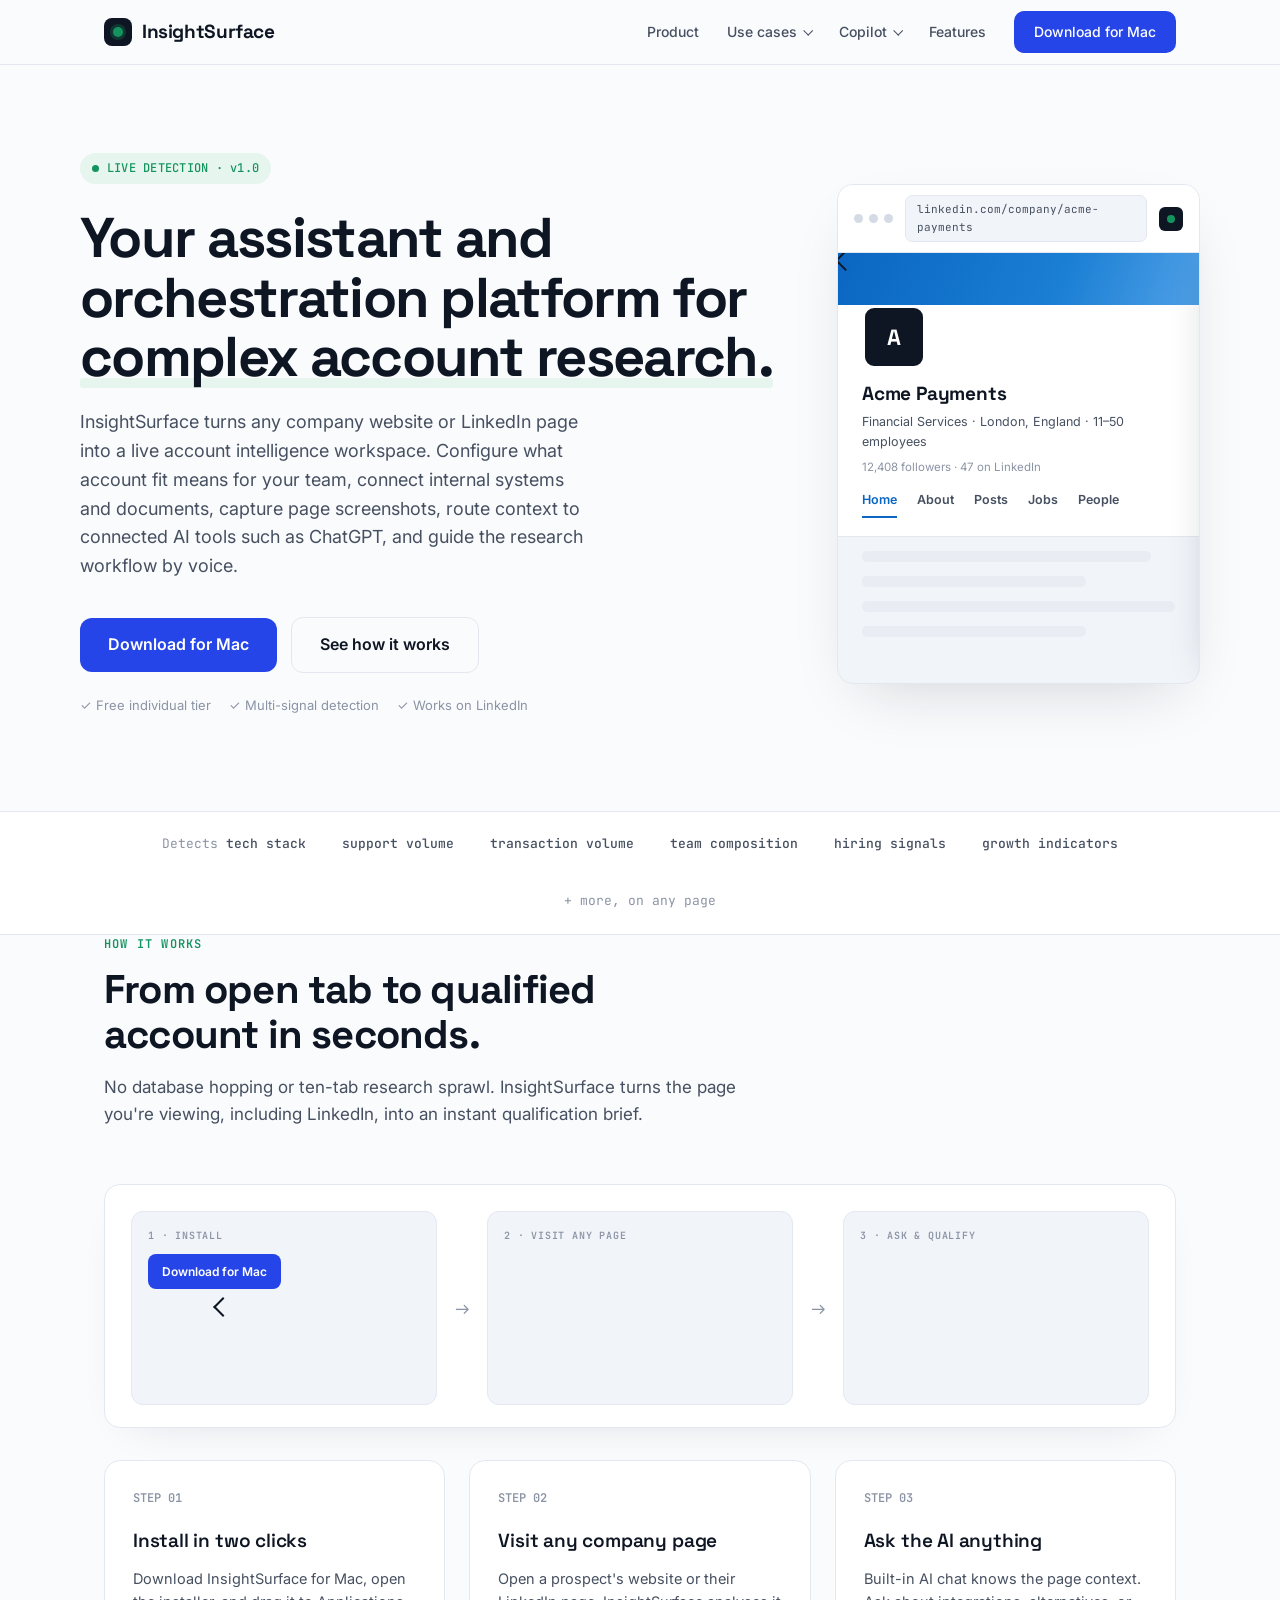
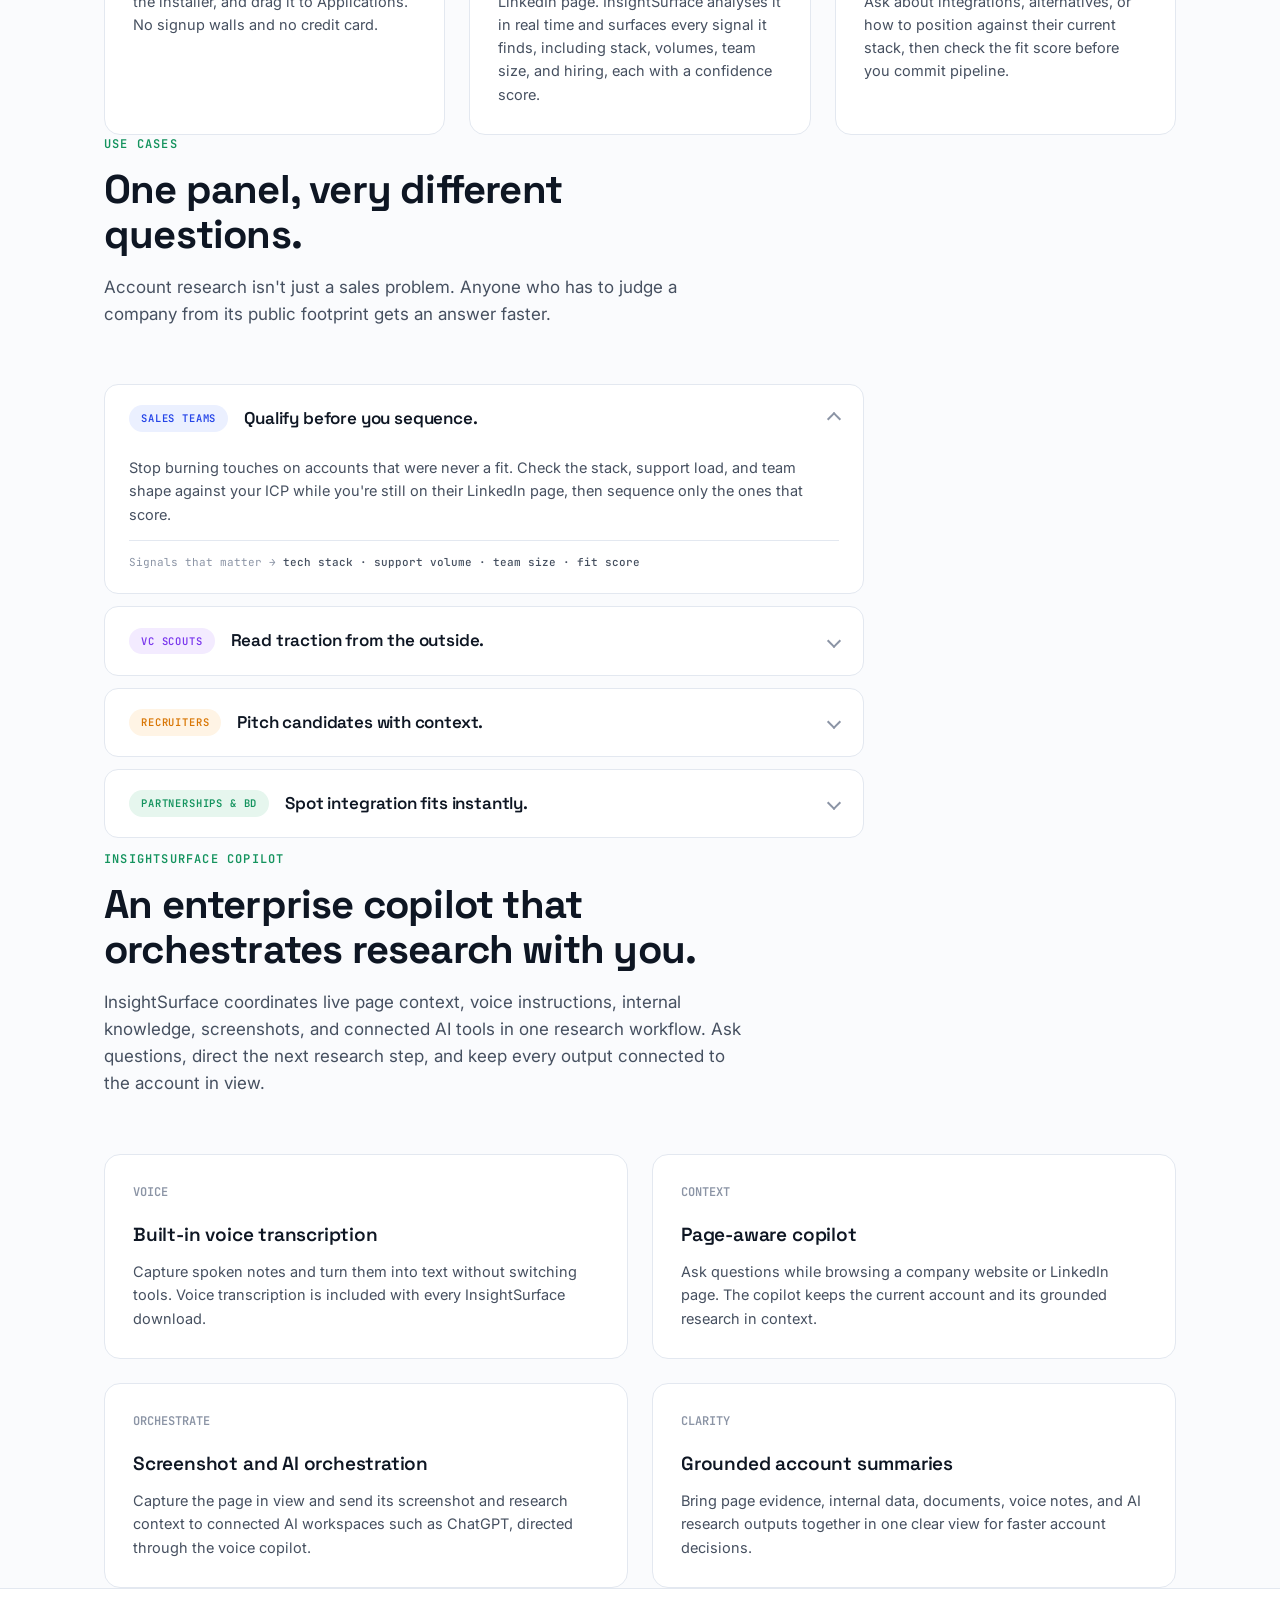
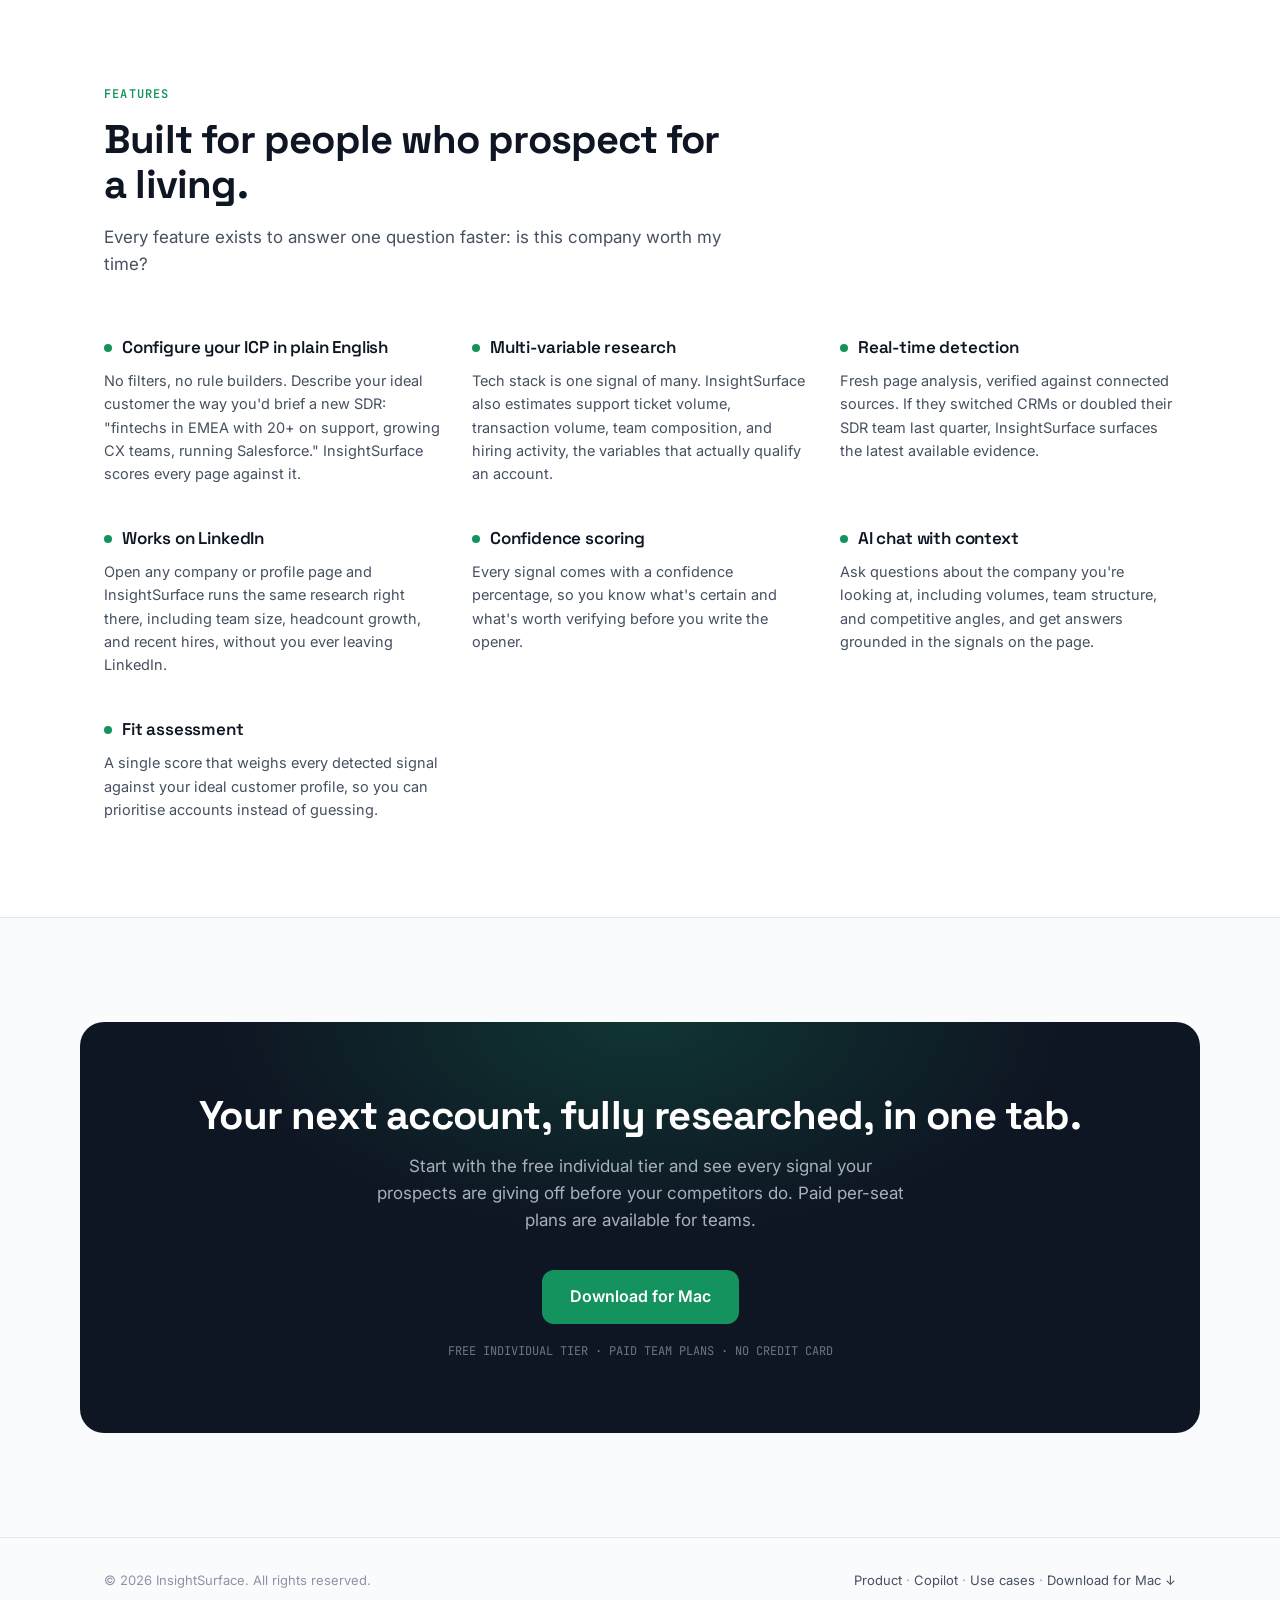
==== commit 464f601b: "Add Product Copilot and Use Cases pages" ====
--- a/index.html
+++ b/index.html
@@ -666,16 +666,16 @@
   <div class="wrap nav-inner">
     <a href="#" class="logo"><span class="logo-mark"></span>InsightSurface</a>
     <div class="nav-links">
-      <a href="#how">How it works</a>
+      <a href="/product/">Product</a>
       <div class="nav-dd" id="navDd">
         <button type="button" aria-expanded="false" aria-haspopup="true" onclick="toggleDd(event, 'navDd')">
           Use cases <span class="nav-dd-chev"></span>
         </button>
         <div class="nav-dd-menu" role="menu">
-          <a href="#uc-sales" role="menuitem" onclick="openUc('uc-sales')">Sales teams<small>Qualify before you sequence</small></a>
-          <a href="#uc-vc" role="menuitem" onclick="openUc('uc-vc')">VC scouts<small>Read traction from the outside</small></a>
-          <a href="#uc-rec" role="menuitem" onclick="openUc('uc-rec')">Recruiters<small>Pitch candidates with context</small></a>
-          <a href="#uc-bd" role="menuitem" onclick="openUc('uc-bd')">Partnerships &amp; BD<small>Spot integration fits instantly</small></a>
+          <a href="/use-cases/#sales" role="menuitem">Sales teams<small>Qualify before you sequence</small></a>
+          <a href="/use-cases/#venture" role="menuitem">VC scouts<small>Read traction from the outside</small></a>
+          <a href="/use-cases/#recruiting" role="menuitem">Recruiters<small>Pitch candidates with context</small></a>
+          <a href="/use-cases/#partnerships" role="menuitem">Partnerships &amp; BD<small>Spot integration fits instantly</small></a>
         </div>
       </div>
       <div class="nav-dd" id="copilotDd">
@@ -683,10 +683,10 @@
           Copilot <span class="nav-dd-chev"></span>
         </button>
         <div class="nav-dd-menu" role="menu">
-          <a href="#copilot" role="menuitem" onclick="closeDd()">Voice transcription<small>Included with every InsightSurface download</small></a>
-          <a href="#copilot" role="menuitem" onclick="closeDd()">Page-aware copilot<small>Research and ask questions in context</small></a>
-          <a href="#copilot" role="menuitem" onclick="closeDd()">Research orchestration<small>Capture screenshots and route context to connected AI tools</small></a>
-          <a href="#copilot" role="menuitem" onclick="closeDd()">Grounded summaries<small>Bring evidence, notes, and signals together</small></a>
+          <a href="/copilot/#voice" role="menuitem">Voice transcription<small>Included with every InsightSurface download</small></a>
+          <a href="/copilot/#context" role="menuitem">Page-aware copilot<small>Research and ask questions in context</small></a>
+          <a href="/copilot/#orchestration" role="menuitem">Research orchestration<small>Capture screenshots and route context to connected AI tools</small></a>
+          <a href="/copilot/#summaries" role="menuitem">Grounded summaries<small>Bring evidence, notes, and signals together</small></a>
         </div>
       </div>
       <a href="#features">Features</a>
@@ -947,7 +947,7 @@
 <footer>
   <div class="wrap foot-inner">
     <span>© 2026 InsightSurface. All rights reserved.</span>
-    <span><a href="/Scout-for-Mac.dmg" download>Download for Mac ↓</a></span>
+    <span><a href="/product/">Product</a> · <a href="/copilot/">Copilot</a> · <a href="/use-cases/">Use cases</a> · <a href="/Scout-for-Mac.dmg" download>Download for Mac ↓</a></span>
   </div>
 </footer>
 
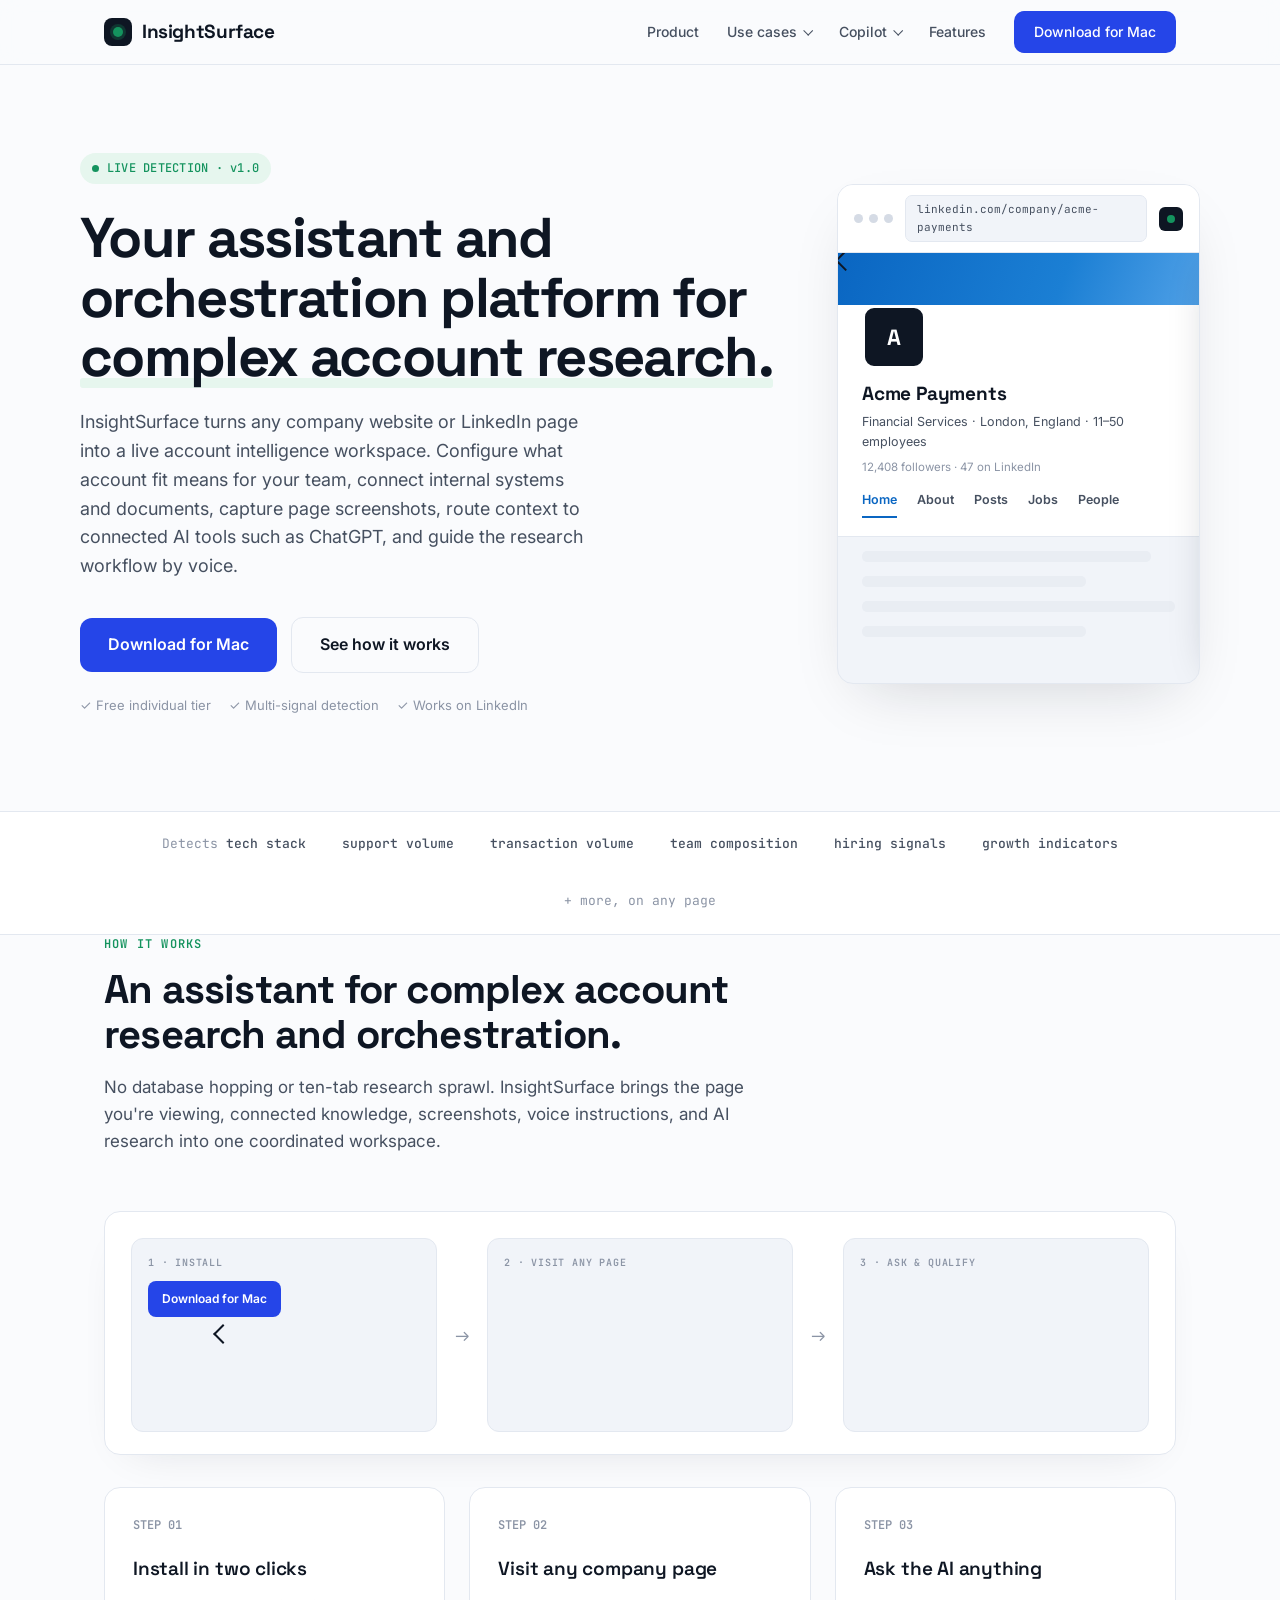
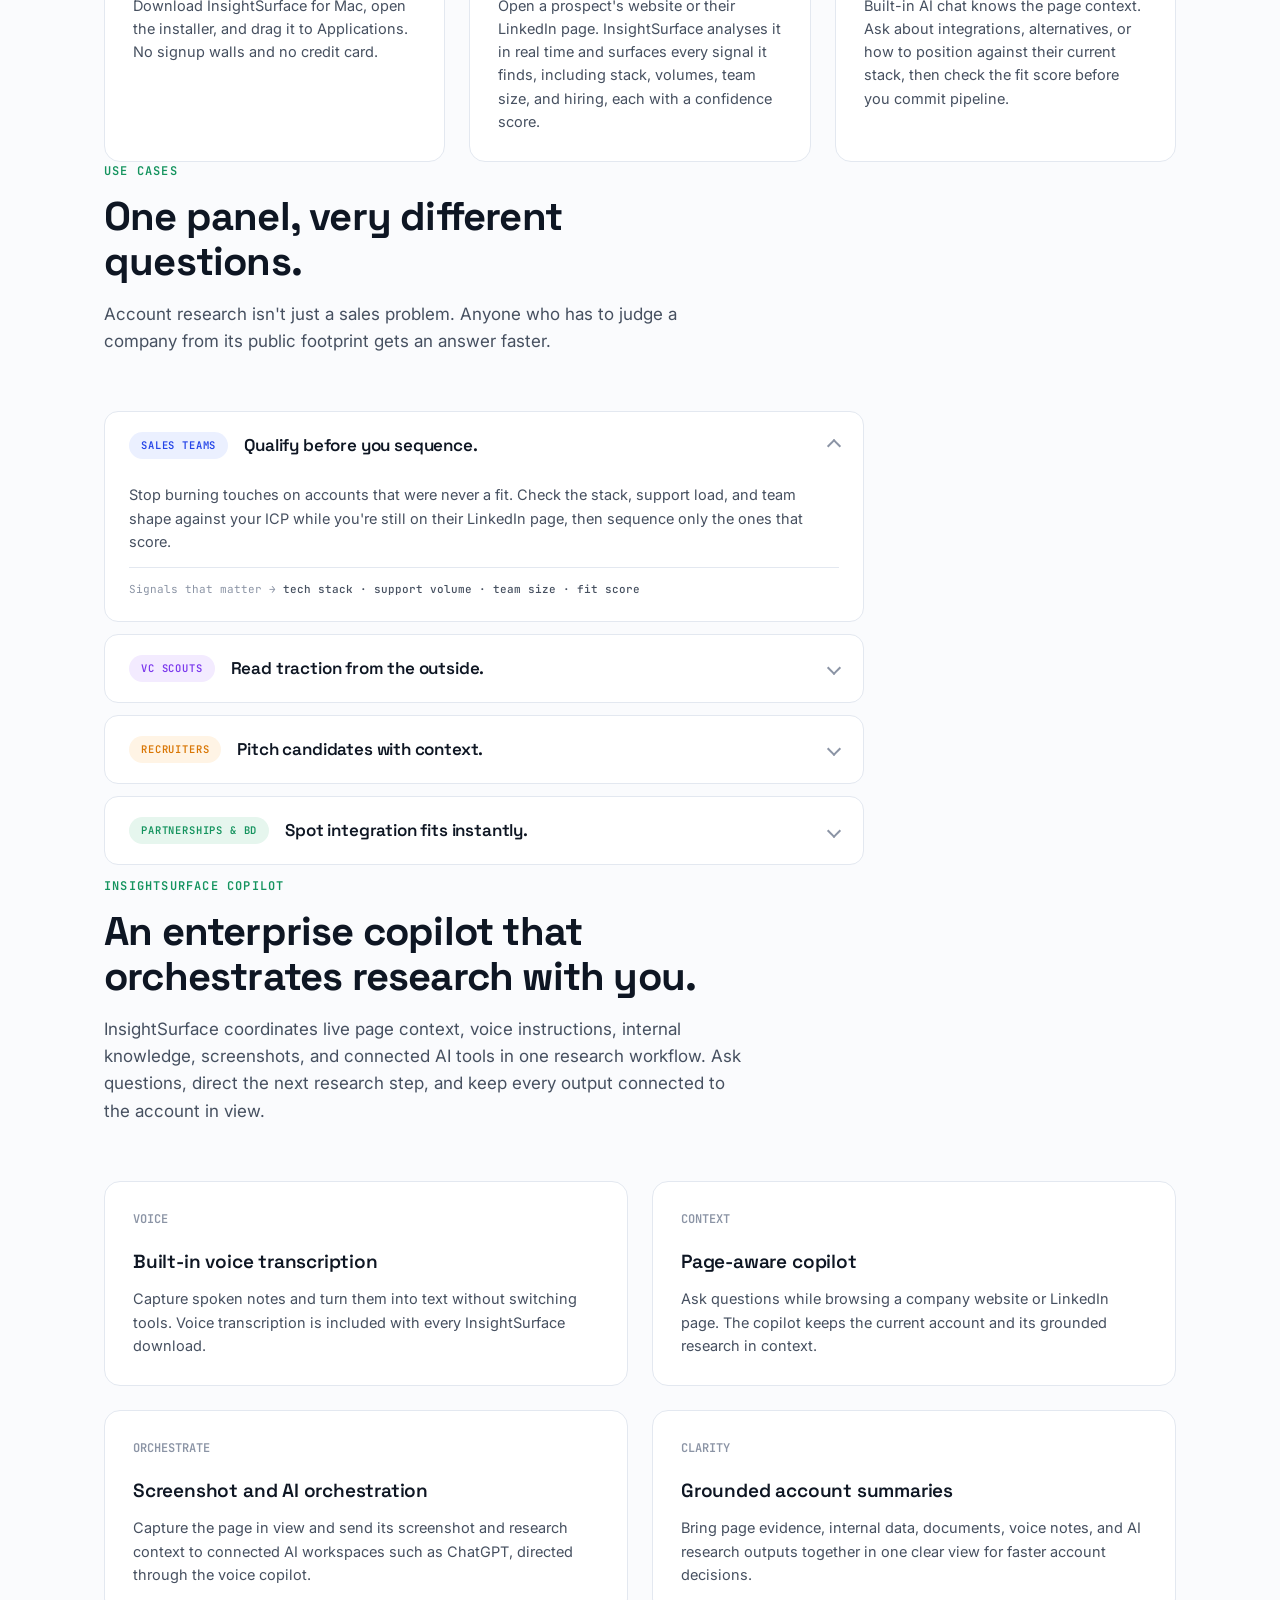
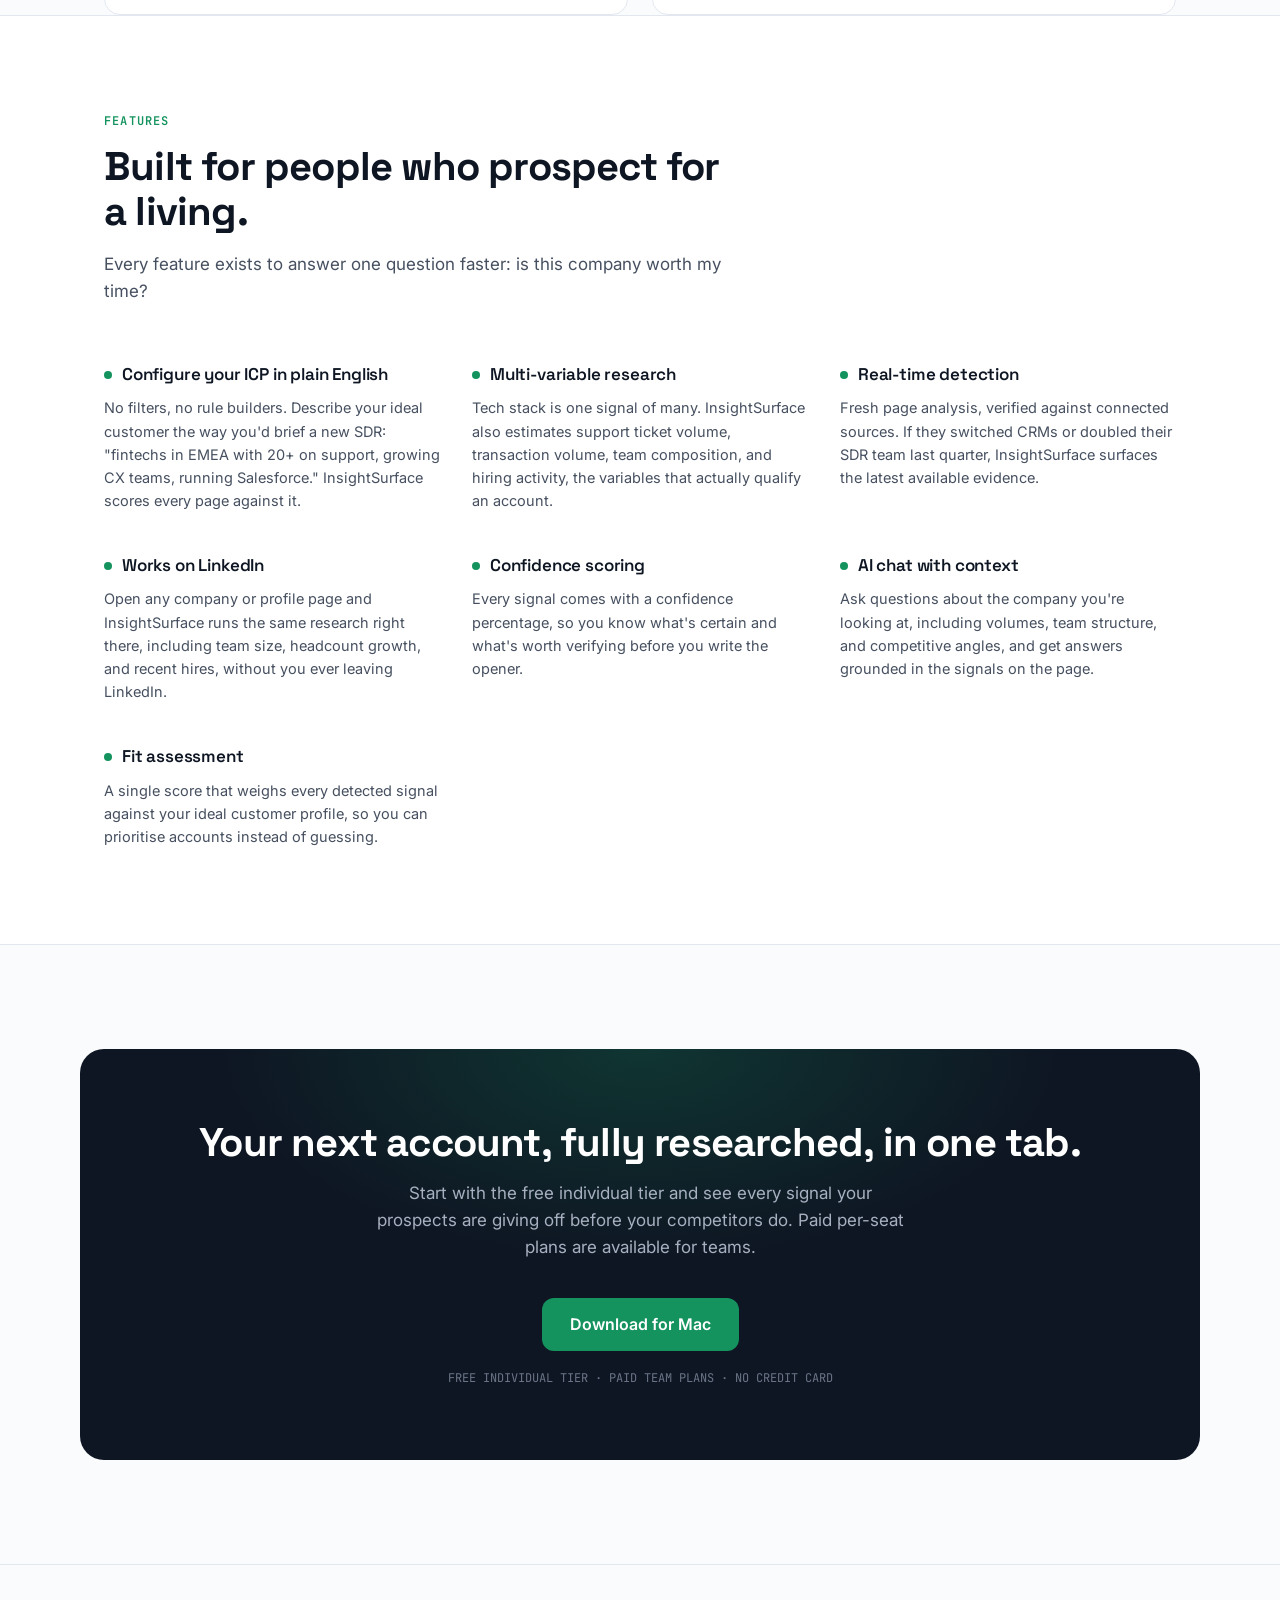
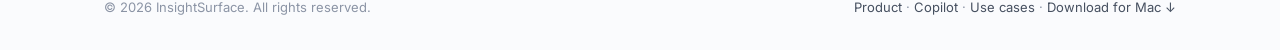
==== commit 89ab64fa: "Reframe messaging around research orchestration" ====
--- a/index.html
+++ b/index.html
@@ -776,8 +776,8 @@
 <section id="how" class="wrap">
   <div class="sec-head">
     <div class="sec-eyebrow">How it works</div>
-    <h2>From open tab to qualified account in seconds.</h2>
-    <p>No database hopping or ten-tab research sprawl. InsightSurface turns the page you're viewing, including LinkedIn, into an instant qualification brief.</p>
+    <h2>An assistant for complex account research and orchestration.</h2>
+    <p>No database hopping or ten-tab research sprawl. InsightSurface brings the page you're viewing, connected knowledge, screenshots, voice instructions, and AI research into one coordinated workspace.</p>
   </div>
   <div class="hiw-anim" aria-hidden="true">
     <div class="hiw-stage">
